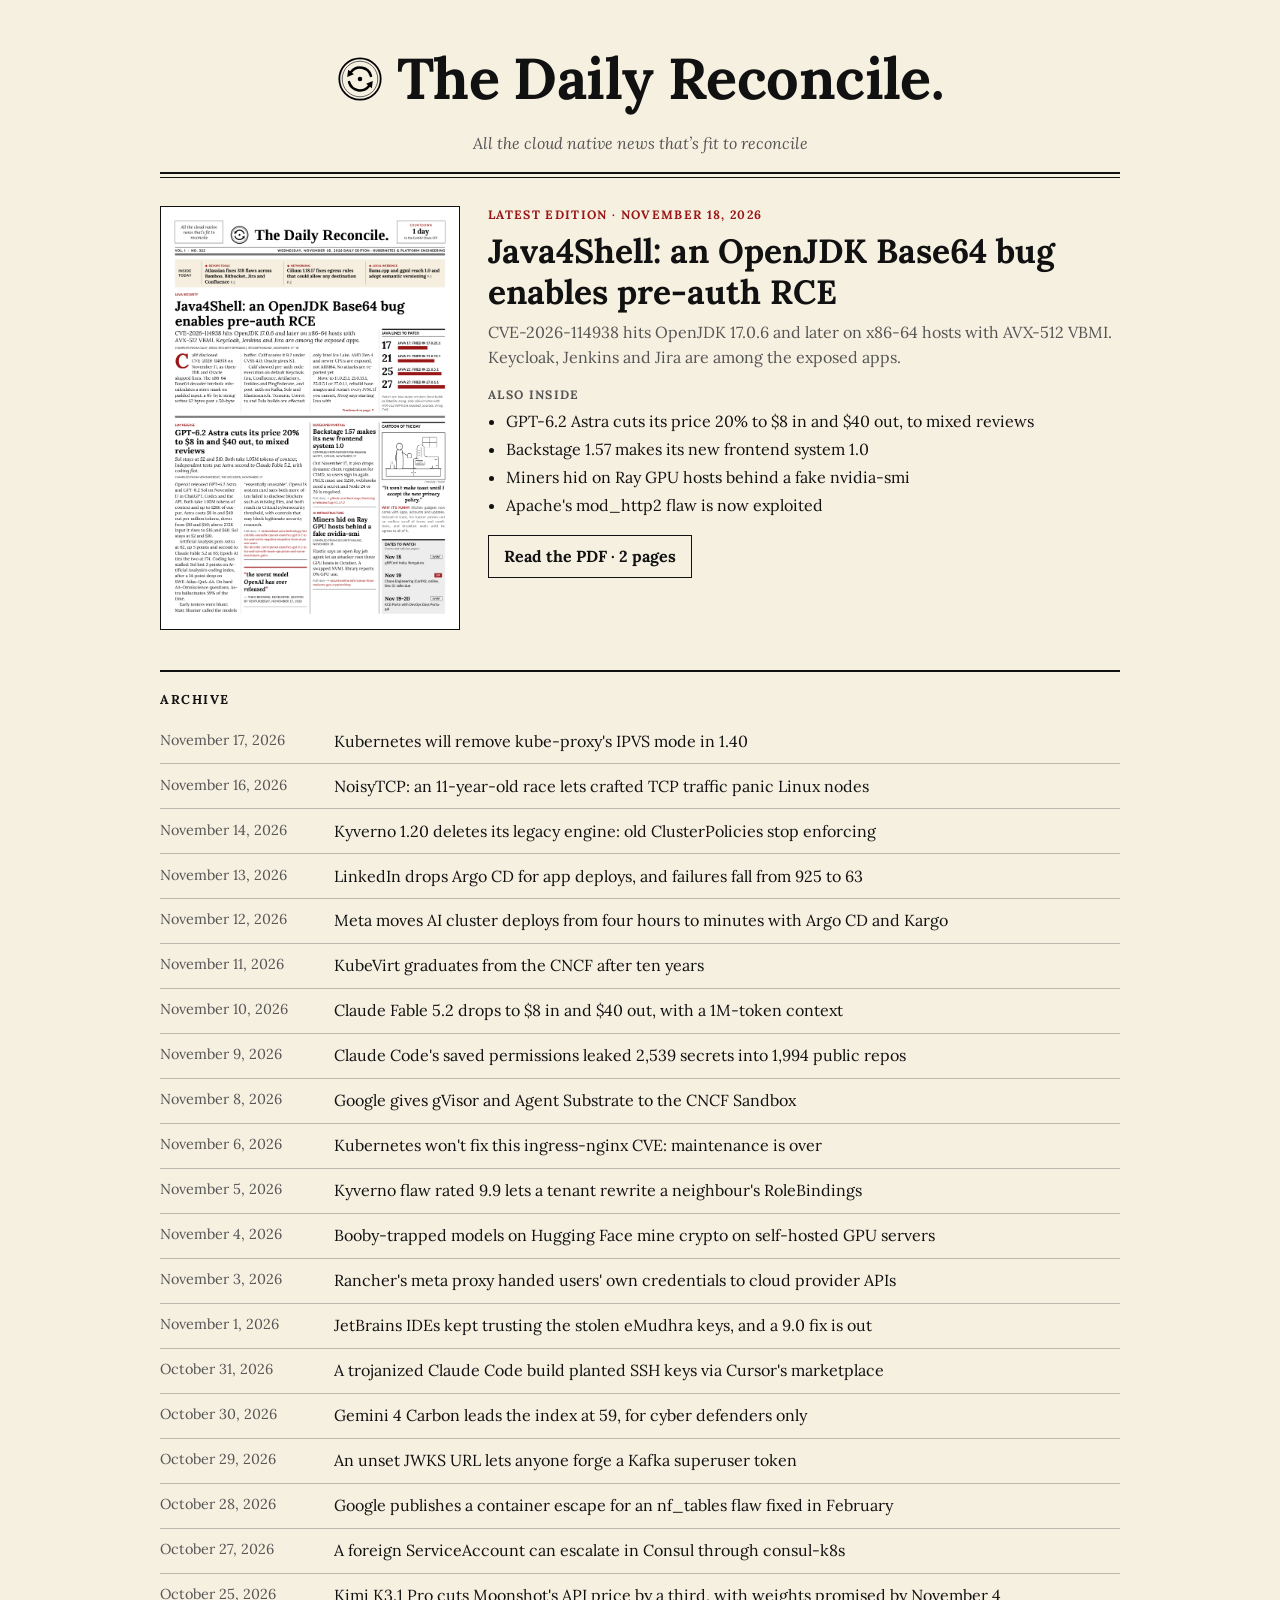
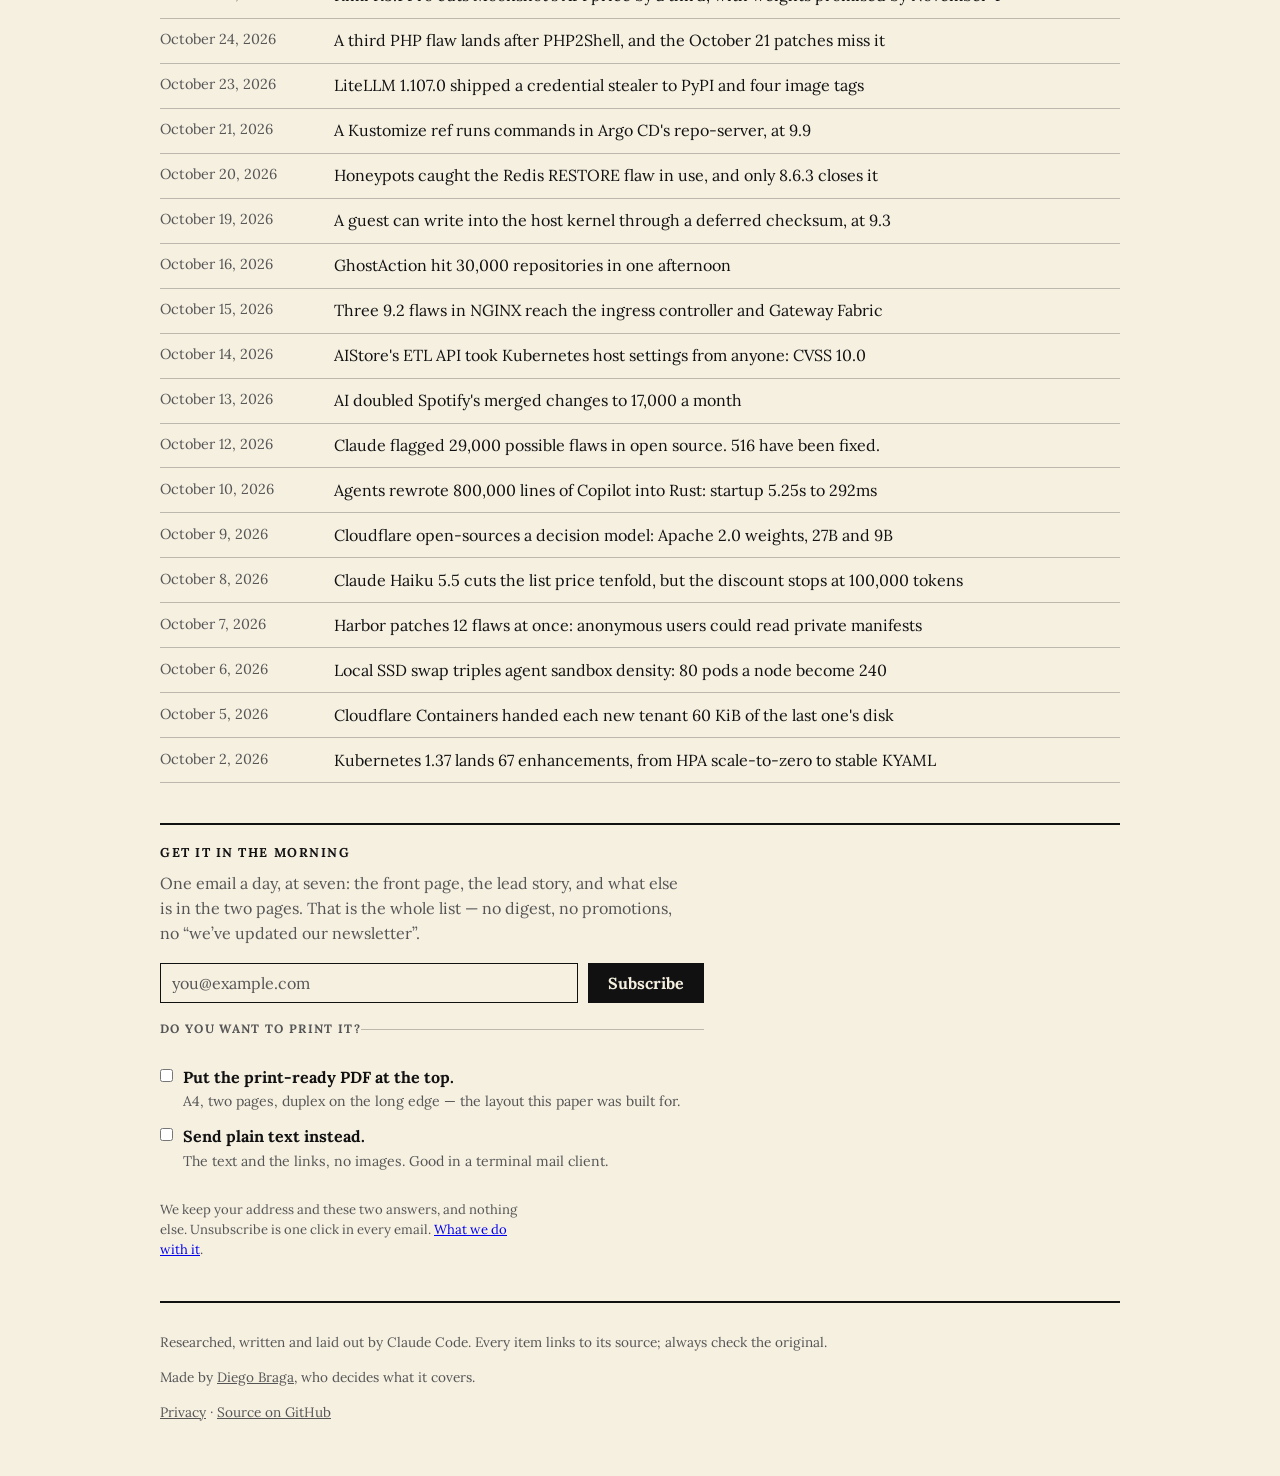
==== docs/index.html @ 2fcd68ba "Edition of 2026-11-18" ====
<!doctype html>
<html lang="en">
<head>
<meta charset="utf-8">
<meta name="viewport" content="width=device-width, initial-scale=1">
<title>The Daily Reconcile</title>
<meta name="description" content="A two-page paper on Kubernetes, platform engineering and GitOps, written and printed every morning.">
<meta property="og:title" content="The Daily Reconcile">
<meta property="og:description" content="Kubernetes, platform engineering and GitOps - written and printed every morning.">
<meta property="og:image" content="assets/social-preview.png">
<link rel="icon" href="assets/mark.svg">
<link rel="preconnect" href="https://fonts.googleapis.com">
<link rel="preconnect" href="https://fonts.gstatic.com" crossorigin>
<link href="https://fonts.googleapis.com/css2?family=Lora:ital,wght@0,400;0,700;1,400&display=swap" rel="stylesheet">
<link rel="stylesheet" href="assets/style.css">
</head>
<body>
<header>
  <div class="plate">
    <img class="mark" src="assets/mark.svg" alt="">
    <h1>The Daily Reconcile.</h1>
  </div>
  <p class="motto">All the cloud native news that&rsquo;s fit to reconcile</p>
  <div class="rules"><span></span><span></span></div>
</header>
<main>
    <section class="latest">
      <a class="cover" href="editions/2026-11-18/daily-reconcile-2026-11-18.pdf"><img src="editions/2026-11-18/page-1.png" alt="Front page of the edition of November 18, 2026" loading="lazy"></a>
      <div class="lead">
        <p class="kicker">Latest edition &middot; November 18, 2026</p>
        <h2>Java4Shell: an OpenJDK Base64 bug enables pre-auth RCE</h2>
        <p class="deck">CVE-2026-114938 hits OpenJDK 17.0.6 and later on x86-64 hosts with AVX-512 VBMI. Keycloak, Jenkins and Jira are among the exposed apps.</p>
        <p class="also">Also inside</p><ul><li>GPT-6.2 Astra cuts its price 20% to $8 in and $40 out, to mixed reviews</li><li>Backstage 1.57 makes its new frontend system 1.0</li><li>Miners hid on Ray GPU hosts behind a fake nvidia-smi</li><li>Apache&#x27;s mod_http2 flaw is now exploited</li></ul>
        <p><a class="btn" href="editions/2026-11-18/daily-reconcile-2026-11-18.pdf">Read the PDF &middot; 2 pages</a></p>
      </div>
    </section>
    <section class="archive">
      <h3>Archive</h3>
      <ul>
      <li><a href="editions/2026-11-17/daily-reconcile-2026-11-17.pdf"><span class="d">November 17, 2026</span><span class="h">Kubernetes will remove kube-proxy&#x27;s IPVS mode in 1.40</span></a></li>
      <li><a href="editions/2026-11-16/daily-reconcile-2026-11-16.pdf"><span class="d">November 16, 2026</span><span class="h">NoisyTCP: an 11-year-old race lets crafted TCP traffic panic Linux nodes</span></a></li>
      <li><a href="editions/2026-11-14/daily-reconcile-2026-11-14.pdf"><span class="d">November 14, 2026</span><span class="h">Kyverno 1.20 deletes its legacy engine: old ClusterPolicies stop enforcing</span></a></li>
      <li><a href="editions/2026-11-13/daily-reconcile-2026-11-13.pdf"><span class="d">November 13, 2026</span><span class="h">LinkedIn drops Argo CD for app deploys, and failures fall from 925 to 63</span></a></li>
      <li><a href="editions/2026-11-12/daily-reconcile-2026-11-12.pdf"><span class="d">November 12, 2026</span><span class="h">Meta moves AI cluster deploys from four hours to minutes with Argo CD and Kargo</span></a></li>
      <li><a href="editions/2026-11-11/daily-reconcile-2026-11-11.pdf"><span class="d">November 11, 2026</span><span class="h">KubeVirt graduates from the CNCF after ten years</span></a></li>
      <li><a href="editions/2026-11-10/daily-reconcile-2026-11-10.pdf"><span class="d">November 10, 2026</span><span class="h">Claude Fable 5.2 drops to $8 in and $40 out, with a 1M-token context</span></a></li>
      <li><a href="editions/2026-11-09/daily-reconcile-2026-11-09.pdf"><span class="d">November 9, 2026</span><span class="h">Claude Code&#x27;s saved permissions leaked 2,539 secrets into 1,994 public repos</span></a></li>
      <li><a href="editions/2026-11-08/daily-reconcile-2026-11-08.pdf"><span class="d">November 8, 2026</span><span class="h">Google gives gVisor and Agent Substrate to the CNCF Sandbox</span></a></li>
      <li><a href="editions/2026-11-06/daily-reconcile-2026-11-06.pdf"><span class="d">November 6, 2026</span><span class="h">Kubernetes won&#x27;t fix this ingress-nginx CVE: maintenance is over</span></a></li>
      <li><a href="editions/2026-11-05/daily-reconcile-2026-11-05.pdf"><span class="d">November 5, 2026</span><span class="h">Kyverno flaw rated 9.9 lets a tenant rewrite a neighbour&#x27;s RoleBindings</span></a></li>
      <li><a href="editions/2026-11-04/daily-reconcile-2026-11-04.pdf"><span class="d">November 4, 2026</span><span class="h">Booby-trapped models on Hugging Face mine crypto on self-hosted GPU servers</span></a></li>
      <li><a href="editions/2026-11-03/daily-reconcile-2026-11-03.pdf"><span class="d">November 3, 2026</span><span class="h">Rancher&#x27;s meta proxy handed users&#x27; own credentials to cloud provider APIs</span></a></li>
      <li><a href="editions/2026-11-01/daily-reconcile-2026-11-01.pdf"><span class="d">November 1, 2026</span><span class="h">JetBrains IDEs kept trusting the stolen eMudhra keys, and a 9.0 fix is out</span></a></li>
      <li><a href="editions/2026-10-31/daily-reconcile-2026-10-31.pdf"><span class="d">October 31, 2026</span><span class="h">A trojanized Claude Code build planted SSH keys via Cursor&#x27;s marketplace</span></a></li>
      <li><a href="editions/2026-10-30/daily-reconcile-2026-10-30.pdf"><span class="d">October 30, 2026</span><span class="h">Gemini 4 Carbon leads the index at 59, for cyber defenders only</span></a></li>
      <li><a href="editions/2026-10-29/daily-reconcile-2026-10-29.pdf"><span class="d">October 29, 2026</span><span class="h">An unset JWKS URL lets anyone forge a Kafka superuser token</span></a></li>
      <li><a href="editions/2026-10-28/daily-reconcile-2026-10-28.pdf"><span class="d">October 28, 2026</span><span class="h">Google publishes a container escape for an nf_tables flaw fixed in February</span></a></li>
      <li><a href="editions/2026-10-27/daily-reconcile-2026-10-27.pdf"><span class="d">October 27, 2026</span><span class="h">A foreign ServiceAccount can escalate in Consul through consul-k8s</span></a></li>
      <li><a href="editions/2026-10-25/daily-reconcile-2026-10-25.pdf"><span class="d">October 25, 2026</span><span class="h">Kimi K3.1 Pro cuts Moonshot&#x27;s API price by a third, with weights promised by November 4</span></a></li>
      <li><a href="editions/2026-10-24/daily-reconcile-2026-10-24.pdf"><span class="d">October 24, 2026</span><span class="h">A third PHP flaw lands after PHP2Shell, and the October 21 patches miss it</span></a></li>
      <li><a href="editions/2026-10-23/daily-reconcile-2026-10-23.pdf"><span class="d">October 23, 2026</span><span class="h">LiteLLM 1.107.0 shipped a credential stealer to PyPI and four image tags</span></a></li>
      <li><a href="editions/2026-10-21/daily-reconcile-2026-10-21.pdf"><span class="d">October 21, 2026</span><span class="h">A Kustomize ref runs commands in Argo CD&#x27;s repo-server, at 9.9</span></a></li>
      <li><a href="editions/2026-10-20/daily-reconcile-2026-10-20.pdf"><span class="d">October 20, 2026</span><span class="h">Honeypots caught the Redis RESTORE flaw in use, and only 8.6.3 closes it</span></a></li>
      <li><a href="editions/2026-10-19/daily-reconcile-2026-10-19.pdf"><span class="d">October 19, 2026</span><span class="h">A guest can write into the host kernel through a deferred checksum, at 9.3</span></a></li>
      <li><a href="editions/2026-10-16/daily-reconcile-2026-10-16.pdf"><span class="d">October 16, 2026</span><span class="h">GhostAction hit 30,000 repositories in one afternoon</span></a></li>
      <li><a href="editions/2026-10-15/daily-reconcile-2026-10-15.pdf"><span class="d">October 15, 2026</span><span class="h">Three 9.2 flaws in NGINX reach the ingress controller and Gateway Fabric</span></a></li>
      <li><a href="editions/2026-10-14/daily-reconcile-2026-10-14.pdf"><span class="d">October 14, 2026</span><span class="h">AIStore&#x27;s ETL API took Kubernetes host settings from anyone: CVSS 10.0</span></a></li>
      <li><a href="editions/2026-10-13/daily-reconcile-2026-10-13.pdf"><span class="d">October 13, 2026</span><span class="h">AI doubled Spotify&#x27;s merged changes to 17,000 a month</span></a></li>
      <li><a href="editions/2026-10-12/daily-reconcile-2026-10-12.pdf"><span class="d">October 12, 2026</span><span class="h">Claude flagged 29,000 possible flaws in open source. 516 have been fixed.</span></a></li>
      <li><a href="editions/2026-10-10/daily-reconcile-2026-10-10.pdf"><span class="d">October 10, 2026</span><span class="h">Agents rewrote 800,000 lines of Copilot into Rust: startup 5.25s to 292ms</span></a></li>
      <li><a href="editions/2026-10-09/daily-reconcile-2026-10-09.pdf"><span class="d">October 9, 2026</span><span class="h">Cloudflare open-sources a decision model: Apache 2.0 weights, 27B and 9B</span></a></li>
      <li><a href="editions/2026-10-08/daily-reconcile-2026-10-08.pdf"><span class="d">October 8, 2026</span><span class="h">Claude Haiku 5.5 cuts the list price tenfold, but the discount stops at 100,000 tokens</span></a></li>
      <li><a href="editions/2026-10-07/daily-reconcile-2026-10-07.pdf"><span class="d">October 7, 2026</span><span class="h">Harbor patches 12 flaws at once: anonymous users could read private manifests</span></a></li>
      <li><a href="editions/2026-10-06/daily-reconcile-2026-10-06.pdf"><span class="d">October 6, 2026</span><span class="h">Local SSD swap triples agent sandbox density: 80 pods a node become 240</span></a></li>
      <li><a href="editions/2026-10-05/daily-reconcile-2026-10-05.pdf"><span class="d">October 5, 2026</span><span class="h">Cloudflare Containers handed each new tenant 60 KiB of the last one&#x27;s disk</span></a></li>
      <li><a href="editions/2026-10-02/daily-reconcile-2026-10-02.pdf"><span class="d">October 2, 2026</span><span class="h">Kubernetes 1.37 lands 67 enhancements, from HPA scale-to-zero to stable KYAML</span></a></li>
      </ul>
    </section>
    <section class="subscribe">
      <h3>Get it in the morning</h3>
      <p class="sub-why">One email a day, at seven: the front page, the lead story, and what
      else is in the two pages. That is the whole list &mdash; no digest, no promotions, no
      &ldquo;we&rsquo;ve updated our newsletter&rdquo;.</p>
      <form class="embeddable-buttondown-form" method="post"
            action="https://buttondown.com/api/emails/embed-subscribe/thedailyreconcile">
        <input type="hidden" name="embed" value="1">
        <div class="sub-field">
          <label class="vh" for="bd-email">Email address</label>
          <input id="bd-email" type="email" name="email" placeholder="you@example.com"
                 autocomplete="email" required>
          <button type="submit">Subscribe</button>
        </div>
        <fieldset class="sub-opts">
          <legend>Do you want to print it?</legend>
          <label class="opt">
            <input type="checkbox" name="tag" value="print">
            <span><b>Put the print-ready PDF at the top.</b>
            <i>A4, two pages, duplex on the long edge &mdash; the layout this paper was built
            for.</i></span>
          </label>
          <label class="opt">
            <input type="checkbox" name="tag" value="plaintext">
            <span><b>Send plain text instead.</b>
            <i>The text and the links, no images. Good in a terminal mail client.</i></span>
          </label>
        </fieldset>
        <p class="sub-fine">We keep your address and these two answers, and nothing else.
        Unsubscribe is one click in every email. <a href="privacy.html">What we do with
        it</a>.</p>
      </form>
    </section>
</main>
<footer>
  <p>Researched, written and laid out by Claude Code. Every item links to its source; always check the original.</p>
  <p>Made by <a href="https://www.linkedin.com/in/diegobraga86/">Diego Braga</a>, who decides what it covers.</p>
  <p><a href="privacy.html">Privacy</a> &middot; <a href="https://github.com/braghettos/thedailyreconcile">Source on GitHub</a></p>
</footer>
</body>
</html>
---- docs/assets/style.css ----
:root{
  --paper:#F6F0E1; --ink:#111; --rule:#111; --accent:#991717; --muted:#555;
}
@media (prefers-color-scheme: dark){
  :root:not([data-theme="light"]){
    --paper:#15130f; --ink:#ece6d8; --rule:#ece6d8; --accent:#d98b8b; --muted:#a79f8e;
  }
}
:root[data-theme="dark"]{
  --paper:#15130f; --ink:#ece6d8; --rule:#ece6d8; --accent:#d98b8b; --muted:#a79f8e;
}
*{box-sizing:border-box}
body{
  margin:0; background:var(--paper); color:var(--ink);
  font-family:Lora,Georgia,"Times New Roman",serif; line-height:1.55;
  padding:0 16px;
}
header,main,footer{max-width:960px;margin:0 auto}
header{padding:34px 0 0;text-align:center}
.plate{display:flex;align-items:center;justify-content:center;gap:14px;flex-wrap:nowrap}
.plate .mark{width:46px;height:46px;flex:0 0 auto}
:root:not([data-theme="light"]) .plate .mark{}
@media (prefers-color-scheme: dark){:root:not([data-theme="light"]) .plate .mark{filter:invert(1)}}
:root[data-theme="dark"] .plate .mark{filter:invert(1)}
h1{font-size:clamp(2rem,8vw,3.6rem);margin:0;letter-spacing:-.01em;font-weight:700}
.motto{font-style:italic;color:var(--muted);margin:.5rem 0 1rem}
.rules{display:flex;flex-direction:column;gap:3px;margin-bottom:28px}
.rules span{display:block;height:2px;background:var(--rule)}
.rules span+span{height:1px}
.latest{display:grid;grid-template-columns:minmax(0,300px) minmax(0,1fr);gap:28px;align-items:start;margin-bottom:40px}
@media(max-width:700px){.latest{grid-template-columns:1fr}}
.cover img{width:100%;height:auto;display:block;border:1px solid var(--rule)}
.kicker{font-size:.76rem;letter-spacing:.11em;text-transform:uppercase;color:var(--accent);margin:0 0 .4rem;font-weight:700}
h2{font-size:clamp(1.4rem,4vw,2.1rem);margin:0 0 .5rem;line-height:1.2}
.deck{color:var(--muted);margin:0 0 1rem}
.also{font-size:.76rem;letter-spacing:.11em;text-transform:uppercase;color:var(--muted);margin:0 0 .3rem;font-weight:700}
.lead ul{margin:0 0 1.1rem;padding-left:1.1rem}
.lead li{margin:.2rem 0}
.btn{display:inline-block;border:1px solid var(--rule);padding:.5rem .95rem;text-decoration:none;color:var(--ink);font-weight:700}
.btn:hover{background:var(--ink);color:var(--paper)}
.archive{border-top:2px solid var(--rule);padding-top:18px}
h3{font-size:.8rem;letter-spacing:.12em;text-transform:uppercase;margin:0 0 .6rem}
.archive ul{list-style:none;margin:0;padding:0}
.archive li{border-bottom:1px solid color-mix(in srgb,var(--rule) 25%,transparent)}
.archive a{display:flex;gap:16px;padding:.6rem 0;text-decoration:none;color:var(--ink);flex-wrap:wrap}
.archive a:hover .h{text-decoration:underline}
.archive .d{flex:0 0 11em;color:var(--muted);font-size:.9rem}
footer{border-top:2px solid var(--rule);margin-top:40px;padding:16px 0 40px;color:var(--muted);font-size:.85rem}
footer a{color:var(--muted)}

/* --- newsletter sign-up (only rendered when BUTTONDOWN_USERNAME is set) ------------------ */
.vh{position:absolute;width:1px;height:1px;overflow:hidden;clip:rect(0 0 0 0);white-space:nowrap}
.subscribe{border-top:2px solid var(--rule);margin-top:40px;padding-top:18px}
.subscribe h3{font-size:.8rem;letter-spacing:.12em;text-transform:uppercase;margin:0 0 .5rem}
.sub-why{margin:0 0 1.1rem;max-width:52ch;color:var(--muted)}
.subscribe form{max-width:34rem}
.sub-field{display:flex;gap:10px;flex-wrap:wrap;margin:0 0 1.1rem}
.sub-field input{flex:1 1 13em;min-width:0;font-family:inherit;font-size:1rem;
  padding:.55rem .7rem;border:1px solid var(--rule);background:var(--paper);color:var(--ink)}
.sub-field input::placeholder{color:var(--muted)}
.sub-field button{border:1px solid var(--rule);background:var(--ink);color:var(--paper);
  font-family:inherit;font-size:1rem;font-weight:700;padding:.55rem 1.2rem;cursor:pointer}
.sub-field button:hover{background:var(--accent);border-color:var(--accent)}
.sub-opts{border:0;border-top:1px solid color-mix(in srgb,var(--rule) 25%,transparent);
  margin:0;padding:1rem 0 0}
.sub-opts legend{font-size:.76rem;letter-spacing:.11em;text-transform:uppercase;
  color:var(--muted);font-weight:700;padding:0;margin:0 0 .6rem}
.opt{display:flex;gap:.6rem;align-items:flex-start;margin:0 0 .7rem;cursor:pointer}
.opt input{margin:.3em 0 0;flex:0 0 auto;accent-color:var(--accent)}
.opt span{min-width:0}
.opt b{font-weight:700}
.opt i{display:block;font-style:normal;font-size:.88rem;color:var(--muted);margin-top:.1rem}
.sub-fine{font-size:.82rem;color:var(--muted);margin:1rem 0 0;max-width:46ch}
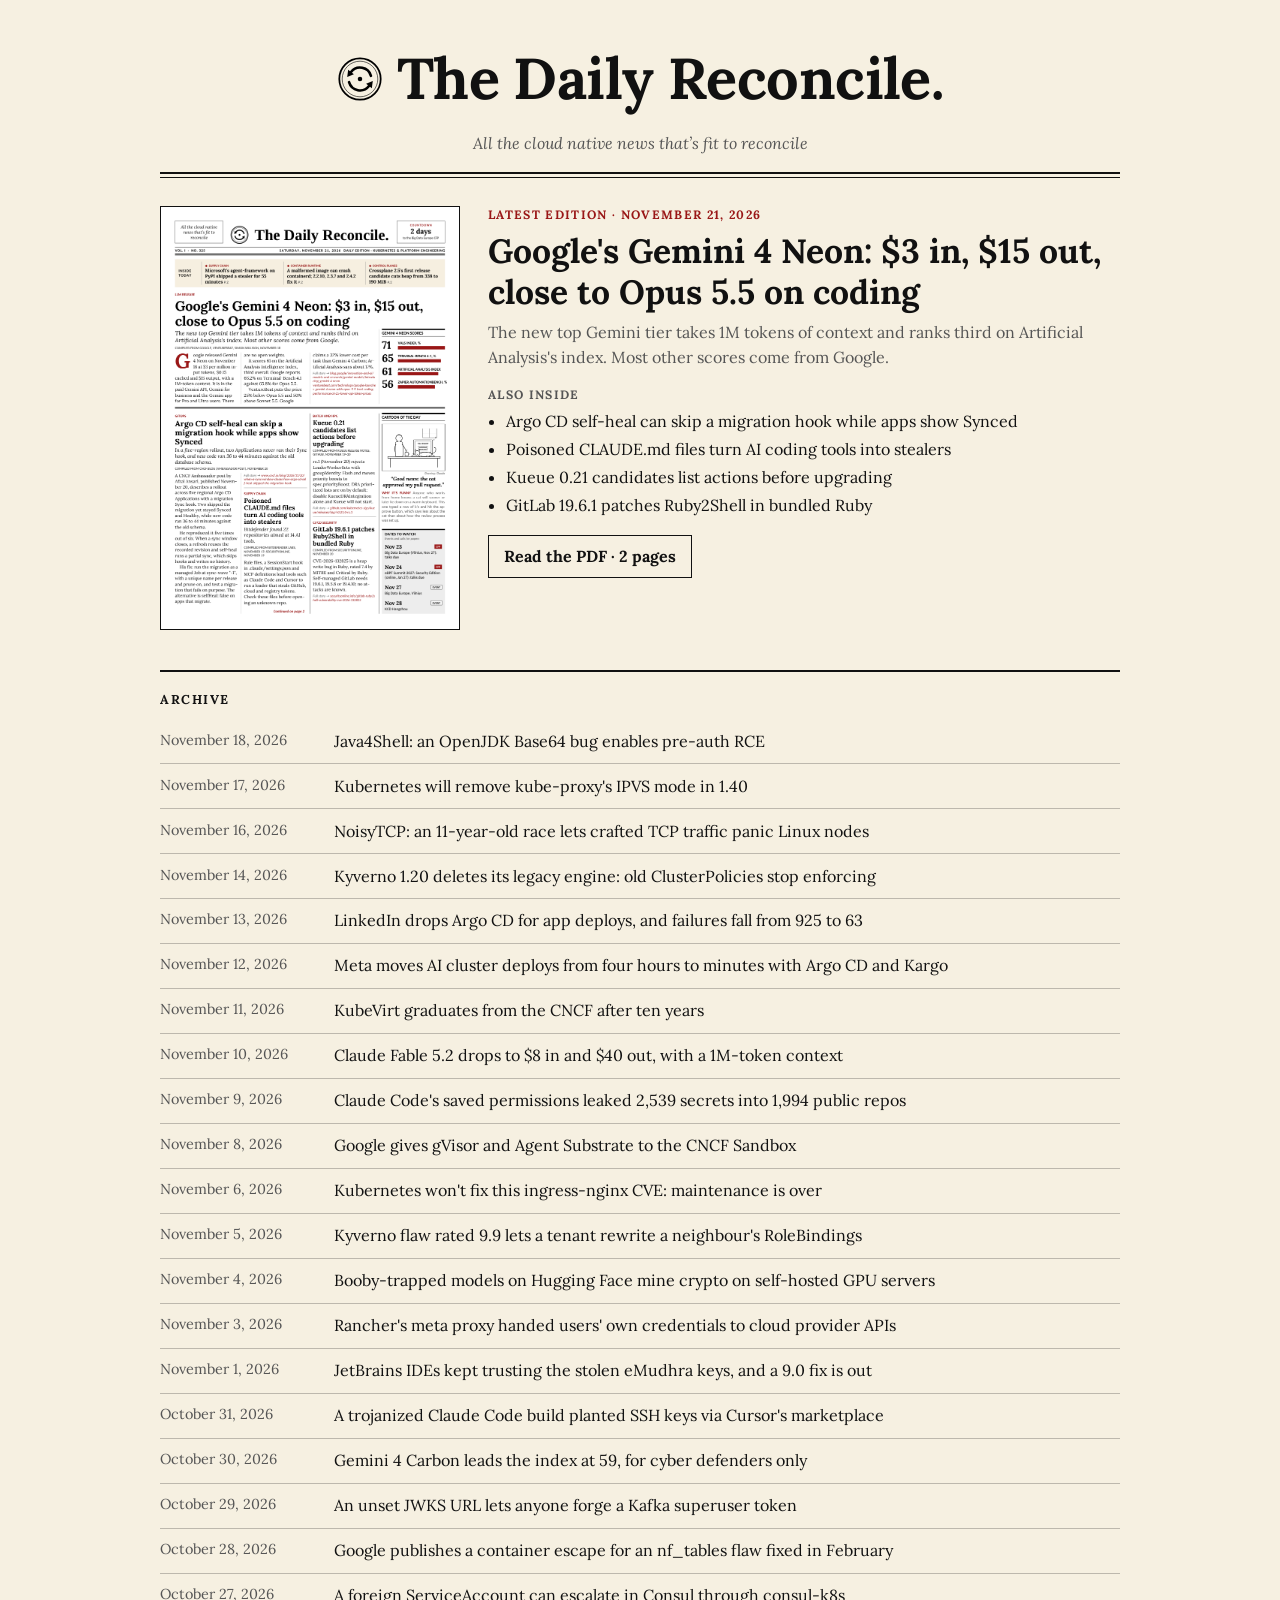
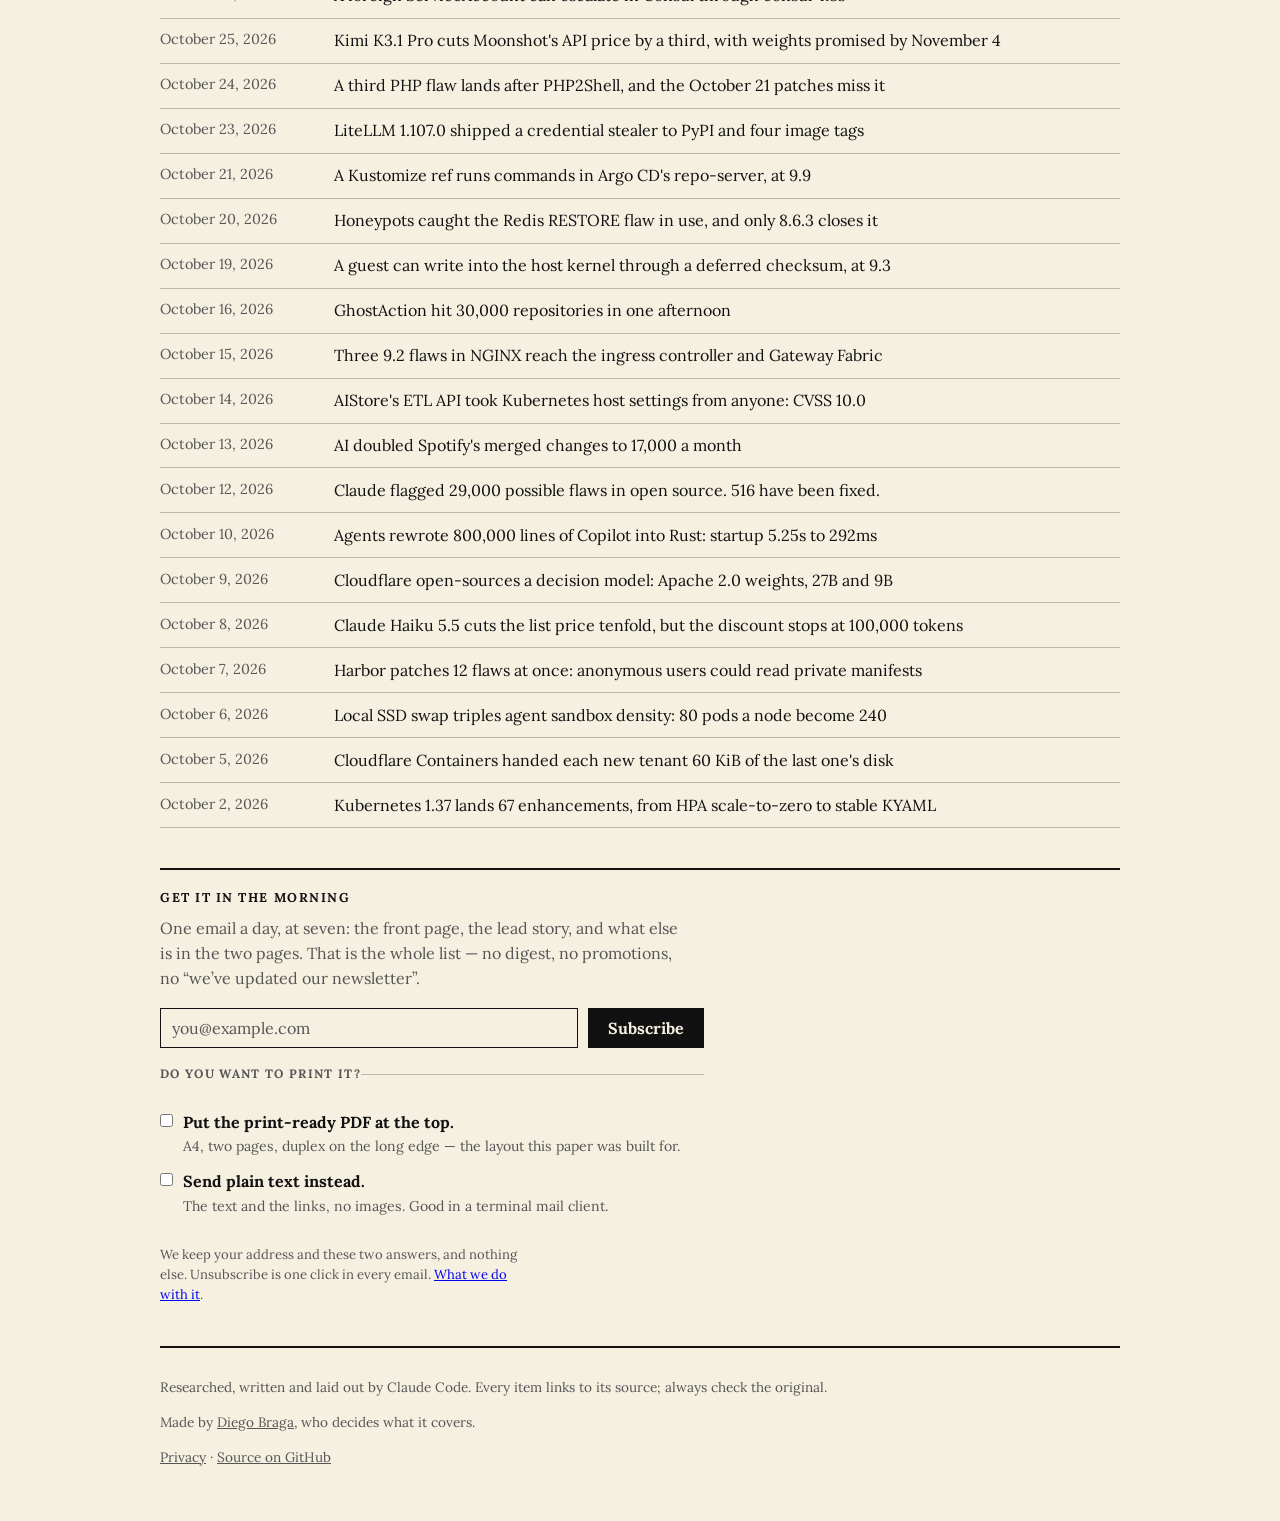
==== commit 75939ad1: "Edition of 2026-11-21" ====
--- a/docs/index.html
+++ b/docs/index.html
@@ -25,18 +25,19 @@
 </header>
 <main>
     <section class="latest">
-      <a class="cover" href="editions/2026-11-18/daily-reconcile-2026-11-18.pdf"><img src="editions/2026-11-18/page-1.png" alt="Front page of the edition of November 18, 2026" loading="lazy"></a>
+      <a class="cover" href="editions/2026-11-21/daily-reconcile-2026-11-21.pdf"><img src="editions/2026-11-21/page-1.png" alt="Front page of the edition of November 21, 2026" loading="lazy"></a>
       <div class="lead">
-        <p class="kicker">Latest edition &middot; November 18, 2026</p>
-        <h2>Java4Shell: an OpenJDK Base64 bug enables pre-auth RCE</h2>
-        <p class="deck">CVE-2026-114938 hits OpenJDK 17.0.6 and later on x86-64 hosts with AVX-512 VBMI. Keycloak, Jenkins and Jira are among the exposed apps.</p>
-        <p class="also">Also inside</p><ul><li>GPT-6.2 Astra cuts its price 20% to $8 in and $40 out, to mixed reviews</li><li>Backstage 1.57 makes its new frontend system 1.0</li><li>Miners hid on Ray GPU hosts behind a fake nvidia-smi</li><li>Apache&#x27;s mod_http2 flaw is now exploited</li></ul>
-        <p><a class="btn" href="editions/2026-11-18/daily-reconcile-2026-11-18.pdf">Read the PDF &middot; 2 pages</a></p>
+        <p class="kicker">Latest edition &middot; November 21, 2026</p>
+        <h2>Google&#x27;s Gemini 4 Neon: $3 in, $15 out, close to Opus 5.5 on coding</h2>
+        <p class="deck">The new top Gemini tier takes 1M tokens of context and ranks third on Artificial Analysis&#x27;s index. Most other scores come from Google.</p>
+        <p class="also">Also inside</p><ul><li>Argo CD self-heal can skip a migration hook while apps show Synced</li><li>Poisoned CLAUDE.md files turn AI coding tools into stealers</li><li>Kueue 0.21 candidates list actions before upgrading</li><li>GitLab 19.6.1 patches Ruby2Shell in bundled Ruby</li></ul>
+        <p><a class="btn" href="editions/2026-11-21/daily-reconcile-2026-11-21.pdf">Read the PDF &middot; 2 pages</a></p>
       </div>
     </section>
     <section class="archive">
       <h3>Archive</h3>
       <ul>
+      <li><a href="editions/2026-11-18/daily-reconcile-2026-11-18.pdf"><span class="d">November 18, 2026</span><span class="h">Java4Shell: an OpenJDK Base64 bug enables pre-auth RCE</span></a></li>
       <li><a href="editions/2026-11-17/daily-reconcile-2026-11-17.pdf"><span class="d">November 17, 2026</span><span class="h">Kubernetes will remove kube-proxy&#x27;s IPVS mode in 1.40</span></a></li>
       <li><a href="editions/2026-11-16/daily-reconcile-2026-11-16.pdf"><span class="d">November 16, 2026</span><span class="h">NoisyTCP: an 11-year-old race lets crafted TCP traffic panic Linux nodes</span></a></li>
       <li><a href="editions/2026-11-14/daily-reconcile-2026-11-14.pdf"><span class="d">November 14, 2026</span><span class="h">Kyverno 1.20 deletes its legacy engine: old ClusterPolicies stop enforcing</span></a></li>
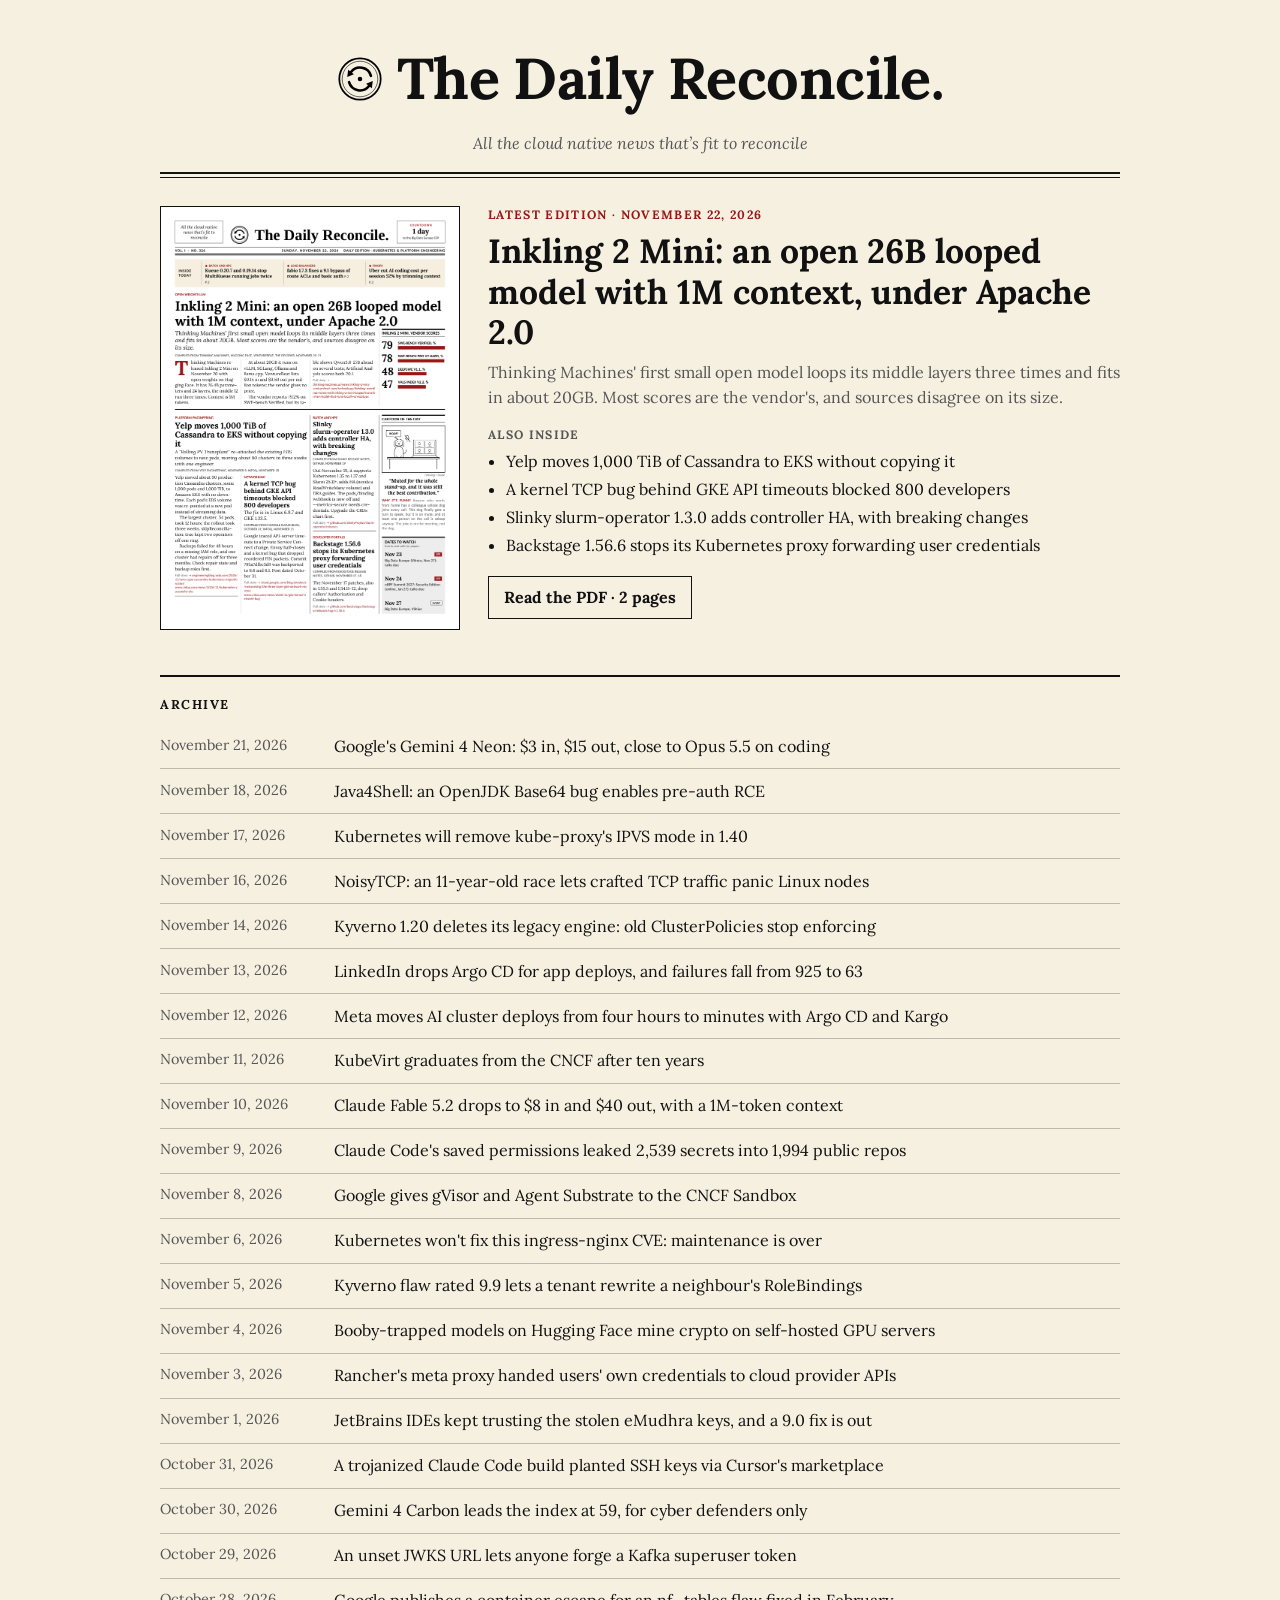
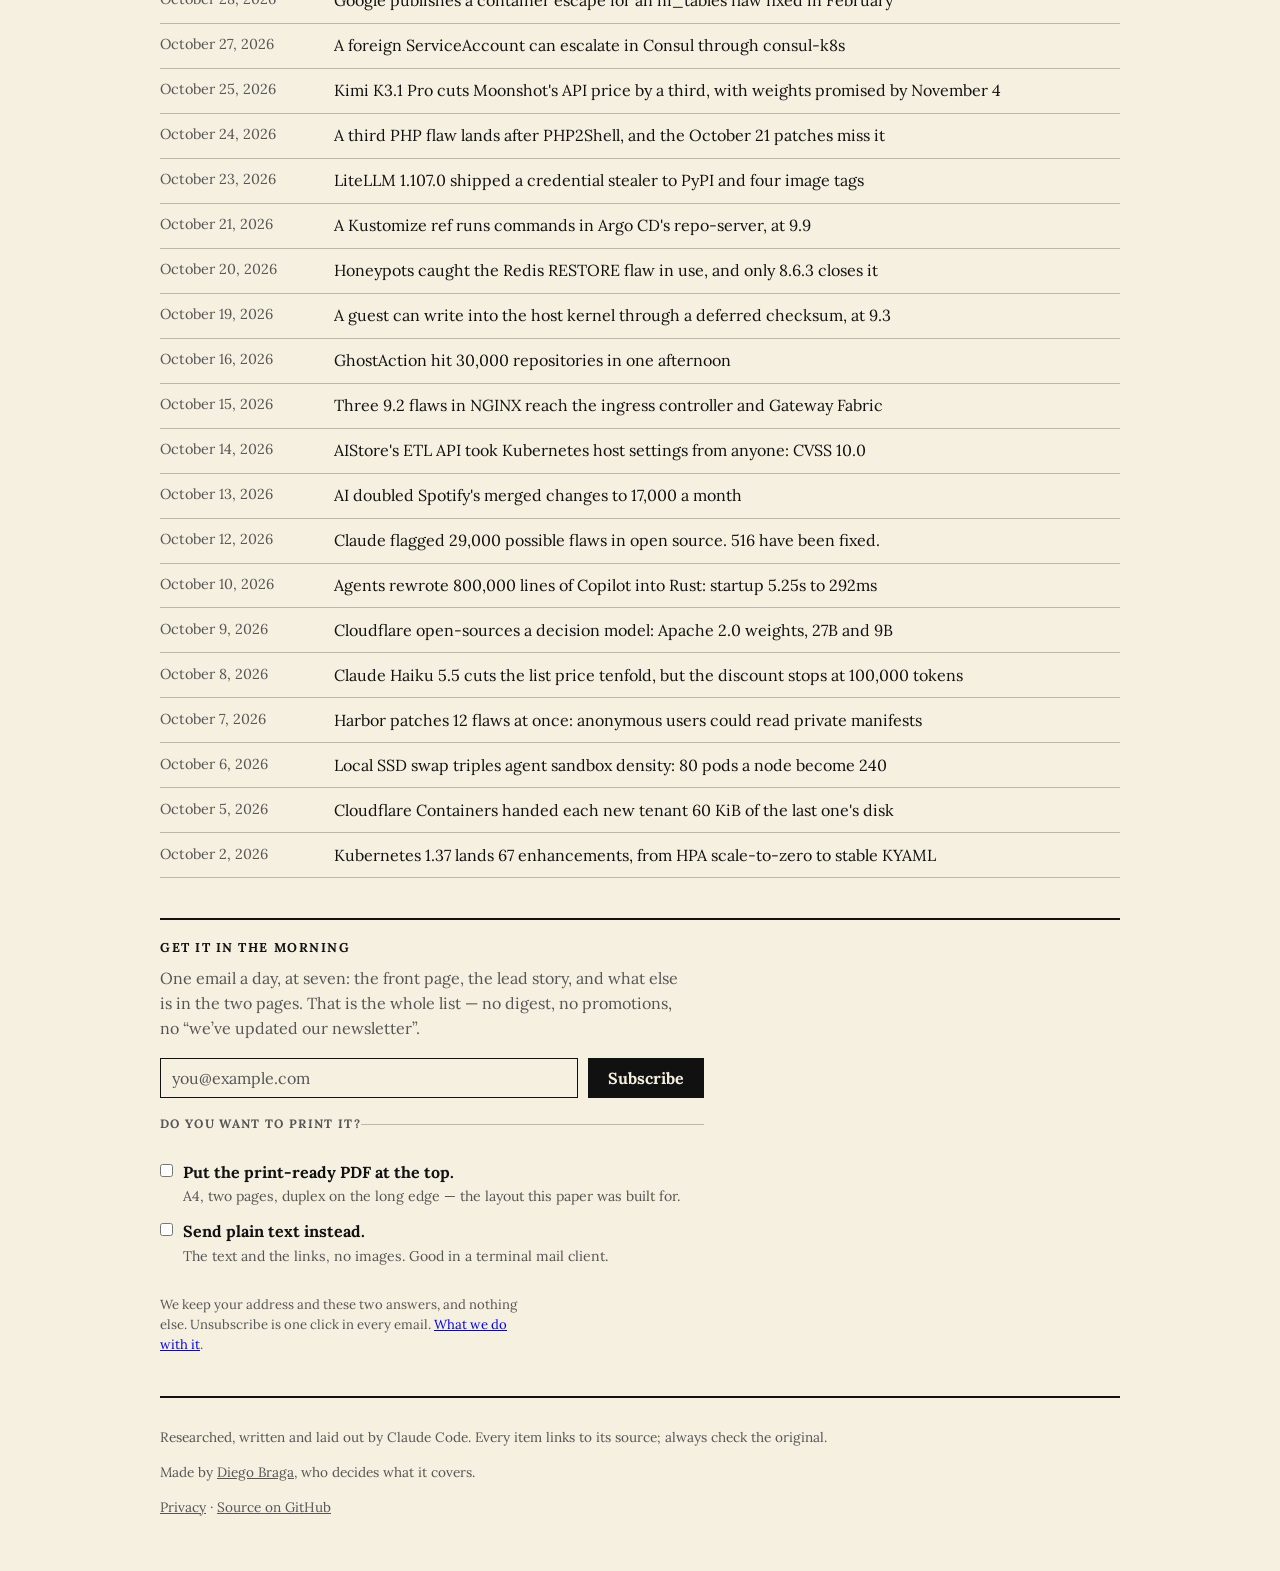
==== commit 9d315e49: "Edition of 2026-11-22" ====
--- a/docs/index.html
+++ b/docs/index.html
@@ -25,18 +25,19 @@
 </header>
 <main>
     <section class="latest">
-      <a class="cover" href="editions/2026-11-21/daily-reconcile-2026-11-21.pdf"><img src="editions/2026-11-21/page-1.png" alt="Front page of the edition of November 21, 2026" loading="lazy"></a>
+      <a class="cover" href="editions/2026-11-22/daily-reconcile-2026-11-22.pdf"><img src="editions/2026-11-22/page-1.png" alt="Front page of the edition of November 22, 2026" loading="lazy"></a>
       <div class="lead">
-        <p class="kicker">Latest edition &middot; November 21, 2026</p>
-        <h2>Google&#x27;s Gemini 4 Neon: $3 in, $15 out, close to Opus 5.5 on coding</h2>
-        <p class="deck">The new top Gemini tier takes 1M tokens of context and ranks third on Artificial Analysis&#x27;s index. Most other scores come from Google.</p>
-        <p class="also">Also inside</p><ul><li>Argo CD self-heal can skip a migration hook while apps show Synced</li><li>Poisoned CLAUDE.md files turn AI coding tools into stealers</li><li>Kueue 0.21 candidates list actions before upgrading</li><li>GitLab 19.6.1 patches Ruby2Shell in bundled Ruby</li></ul>
-        <p><a class="btn" href="editions/2026-11-21/daily-reconcile-2026-11-21.pdf">Read the PDF &middot; 2 pages</a></p>
+        <p class="kicker">Latest edition &middot; November 22, 2026</p>
+        <h2>Inkling 2 Mini: an open 26B looped model with 1M context, under Apache 2.0</h2>
+        <p class="deck">Thinking Machines&#x27; first small open model loops its middle layers three times and fits in about 20GB. Most scores are the vendor&#x27;s, and sources disagree on its size.</p>
+        <p class="also">Also inside</p><ul><li>Yelp moves 1,000 TiB of Cassandra to EKS without copying it</li><li>A kernel TCP bug behind GKE API timeouts blocked 800 developers</li><li>Slinky slurm-operator 1.3.0 adds controller HA, with breaking changes</li><li>Backstage 1.56.6 stops its Kubernetes proxy forwarding user credentials</li></ul>
+        <p><a class="btn" href="editions/2026-11-22/daily-reconcile-2026-11-22.pdf">Read the PDF &middot; 2 pages</a></p>
       </div>
     </section>
     <section class="archive">
       <h3>Archive</h3>
       <ul>
+      <li><a href="editions/2026-11-21/daily-reconcile-2026-11-21.pdf"><span class="d">November 21, 2026</span><span class="h">Google&#x27;s Gemini 4 Neon: $3 in, $15 out, close to Opus 5.5 on coding</span></a></li>
       <li><a href="editions/2026-11-18/daily-reconcile-2026-11-18.pdf"><span class="d">November 18, 2026</span><span class="h">Java4Shell: an OpenJDK Base64 bug enables pre-auth RCE</span></a></li>
       <li><a href="editions/2026-11-17/daily-reconcile-2026-11-17.pdf"><span class="d">November 17, 2026</span><span class="h">Kubernetes will remove kube-proxy&#x27;s IPVS mode in 1.40</span></a></li>
       <li><a href="editions/2026-11-16/daily-reconcile-2026-11-16.pdf"><span class="d">November 16, 2026</span><span class="h">NoisyTCP: an 11-year-old race lets crafted TCP traffic panic Linux nodes</span></a></li>
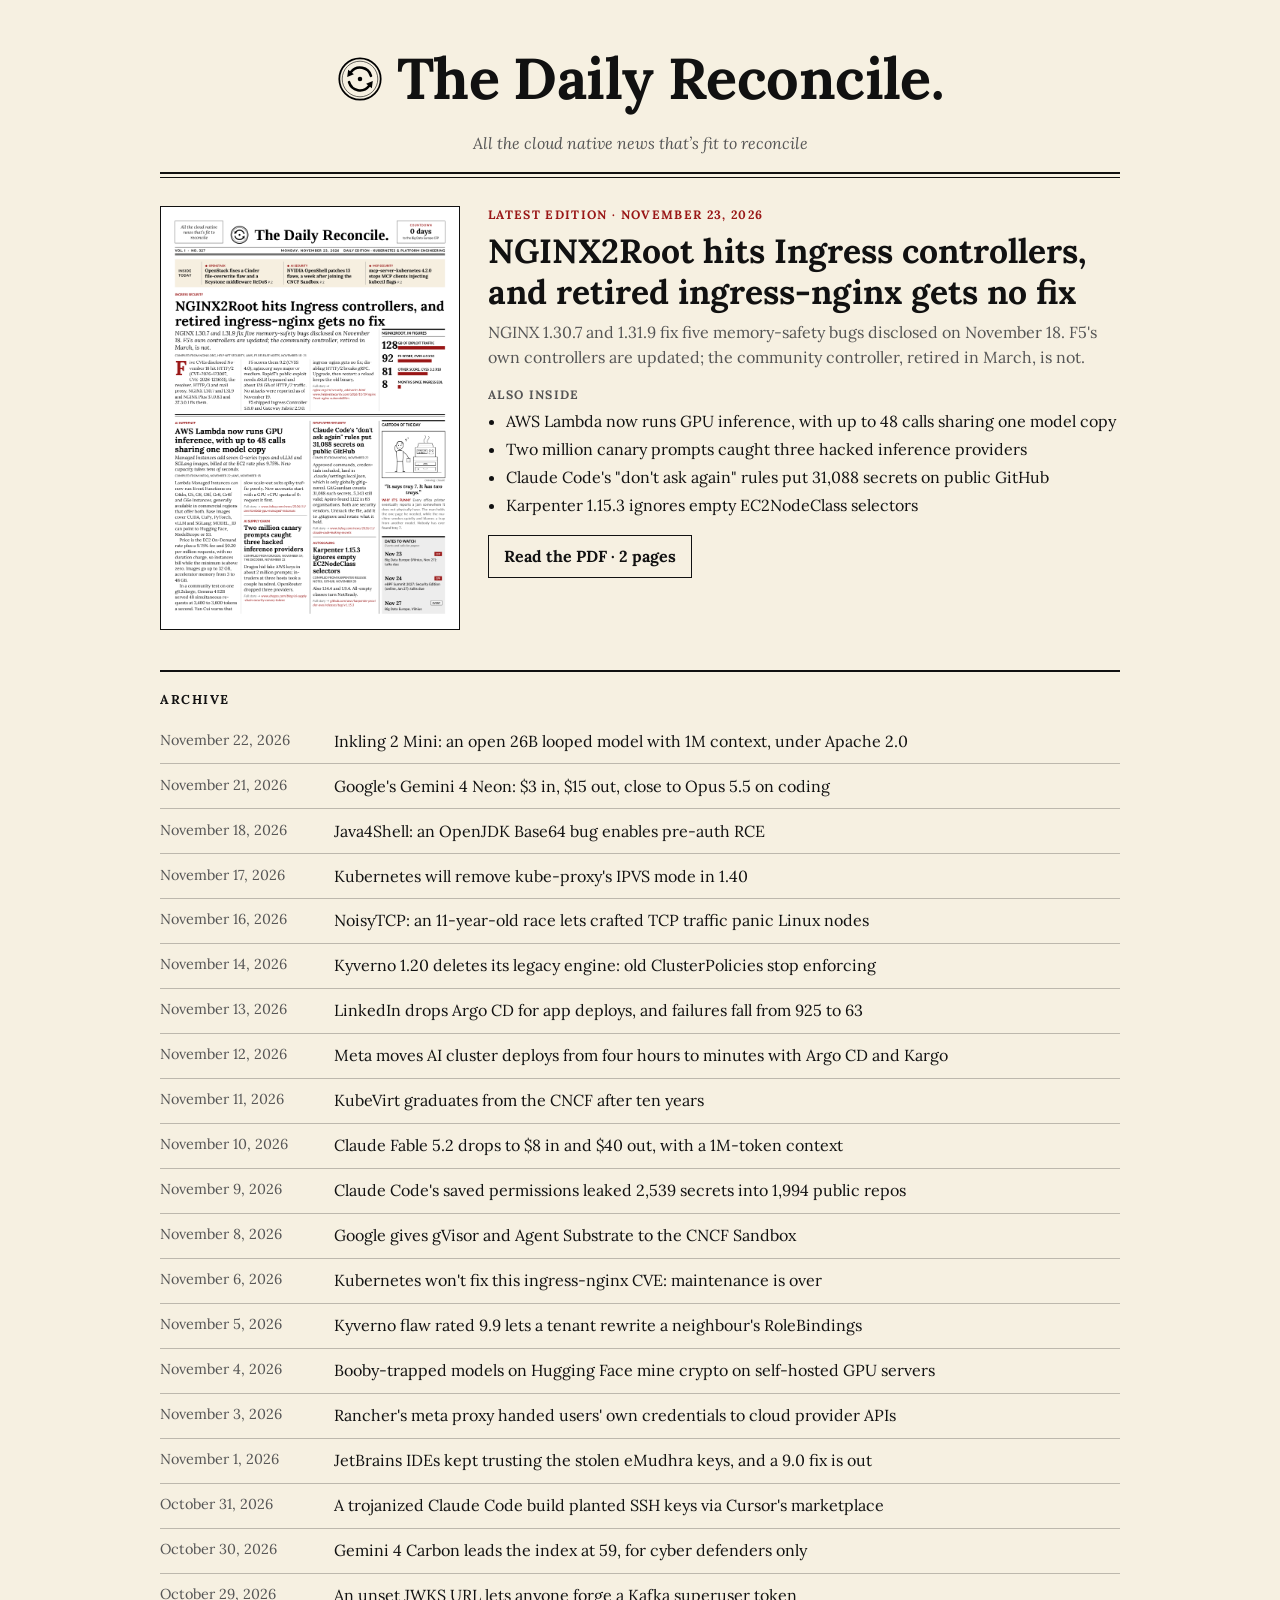
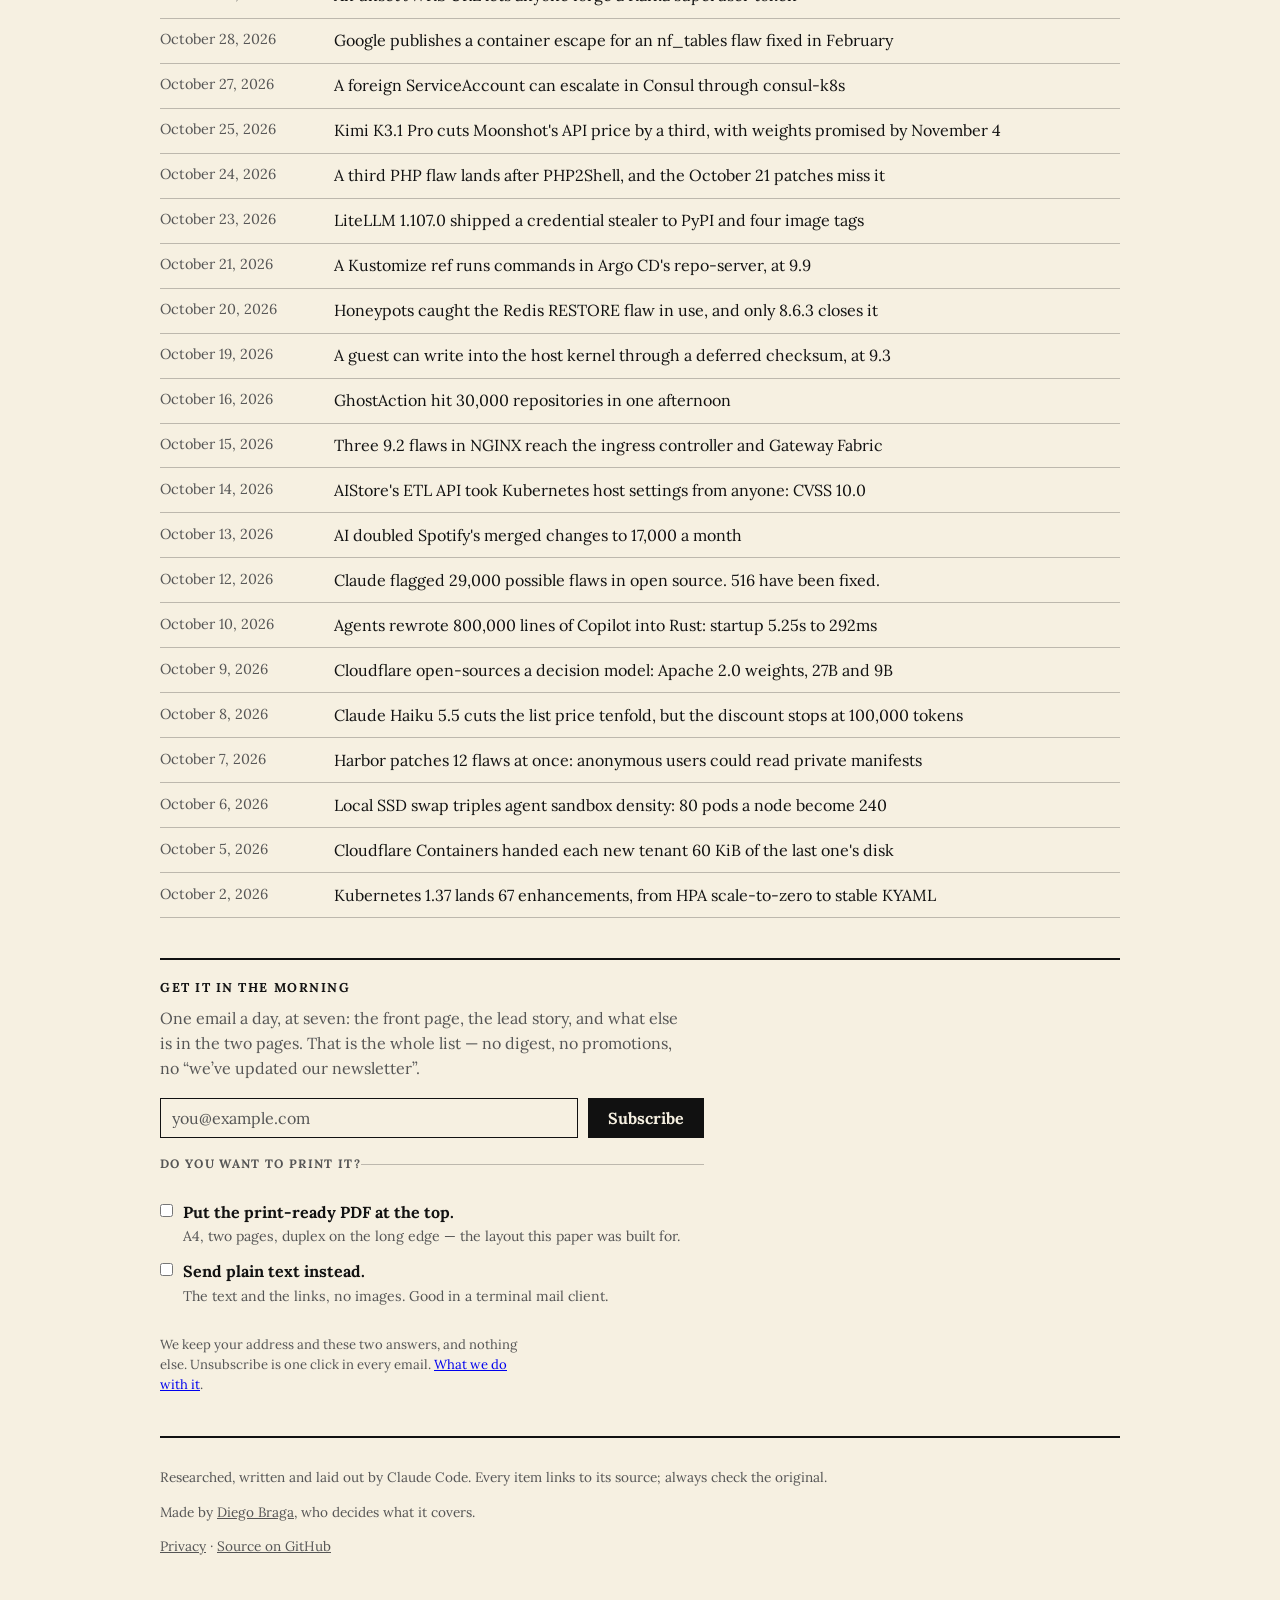
==== commit 3ab38eff: "Edition of 2026-11-23" ====
--- a/docs/index.html
+++ b/docs/index.html
@@ -25,18 +25,19 @@
 </header>
 <main>
     <section class="latest">
-      <a class="cover" href="editions/2026-11-22/daily-reconcile-2026-11-22.pdf"><img src="editions/2026-11-22/page-1.png" alt="Front page of the edition of November 22, 2026" loading="lazy"></a>
+      <a class="cover" href="editions/2026-11-23/daily-reconcile-2026-11-23.pdf"><img src="editions/2026-11-23/page-1.png" alt="Front page of the edition of November 23, 2026" loading="lazy"></a>
       <div class="lead">
-        <p class="kicker">Latest edition &middot; November 22, 2026</p>
-        <h2>Inkling 2 Mini: an open 26B looped model with 1M context, under Apache 2.0</h2>
-        <p class="deck">Thinking Machines&#x27; first small open model loops its middle layers three times and fits in about 20GB. Most scores are the vendor&#x27;s, and sources disagree on its size.</p>
-        <p class="also">Also inside</p><ul><li>Yelp moves 1,000 TiB of Cassandra to EKS without copying it</li><li>A kernel TCP bug behind GKE API timeouts blocked 800 developers</li><li>Slinky slurm-operator 1.3.0 adds controller HA, with breaking changes</li><li>Backstage 1.56.6 stops its Kubernetes proxy forwarding user credentials</li></ul>
-        <p><a class="btn" href="editions/2026-11-22/daily-reconcile-2026-11-22.pdf">Read the PDF &middot; 2 pages</a></p>
+        <p class="kicker">Latest edition &middot; November 23, 2026</p>
+        <h2>NGINX2Root hits Ingress controllers, and retired ingress-nginx gets no fix</h2>
+        <p class="deck">NGINX 1.30.7 and 1.31.9 fix five memory-safety bugs disclosed on November 18. F5&#x27;s own controllers are updated; the community controller, retired in March, is not.</p>
+        <p class="also">Also inside</p><ul><li>AWS Lambda now runs GPU inference, with up to 48 calls sharing one model copy</li><li>Two million canary prompts caught three hacked inference providers</li><li>Claude Code&#x27;s &quot;don&#x27;t ask again&quot; rules put 31,088 secrets on public GitHub</li><li>Karpenter 1.15.3 ignores empty EC2NodeClass selectors</li></ul>
+        <p><a class="btn" href="editions/2026-11-23/daily-reconcile-2026-11-23.pdf">Read the PDF &middot; 2 pages</a></p>
       </div>
     </section>
     <section class="archive">
       <h3>Archive</h3>
       <ul>
+      <li><a href="editions/2026-11-22/daily-reconcile-2026-11-22.pdf"><span class="d">November 22, 2026</span><span class="h">Inkling 2 Mini: an open 26B looped model with 1M context, under Apache 2.0</span></a></li>
       <li><a href="editions/2026-11-21/daily-reconcile-2026-11-21.pdf"><span class="d">November 21, 2026</span><span class="h">Google&#x27;s Gemini 4 Neon: $3 in, $15 out, close to Opus 5.5 on coding</span></a></li>
       <li><a href="editions/2026-11-18/daily-reconcile-2026-11-18.pdf"><span class="d">November 18, 2026</span><span class="h">Java4Shell: an OpenJDK Base64 bug enables pre-auth RCE</span></a></li>
       <li><a href="editions/2026-11-17/daily-reconcile-2026-11-17.pdf"><span class="d">November 17, 2026</span><span class="h">Kubernetes will remove kube-proxy&#x27;s IPVS mode in 1.40</span></a></li>
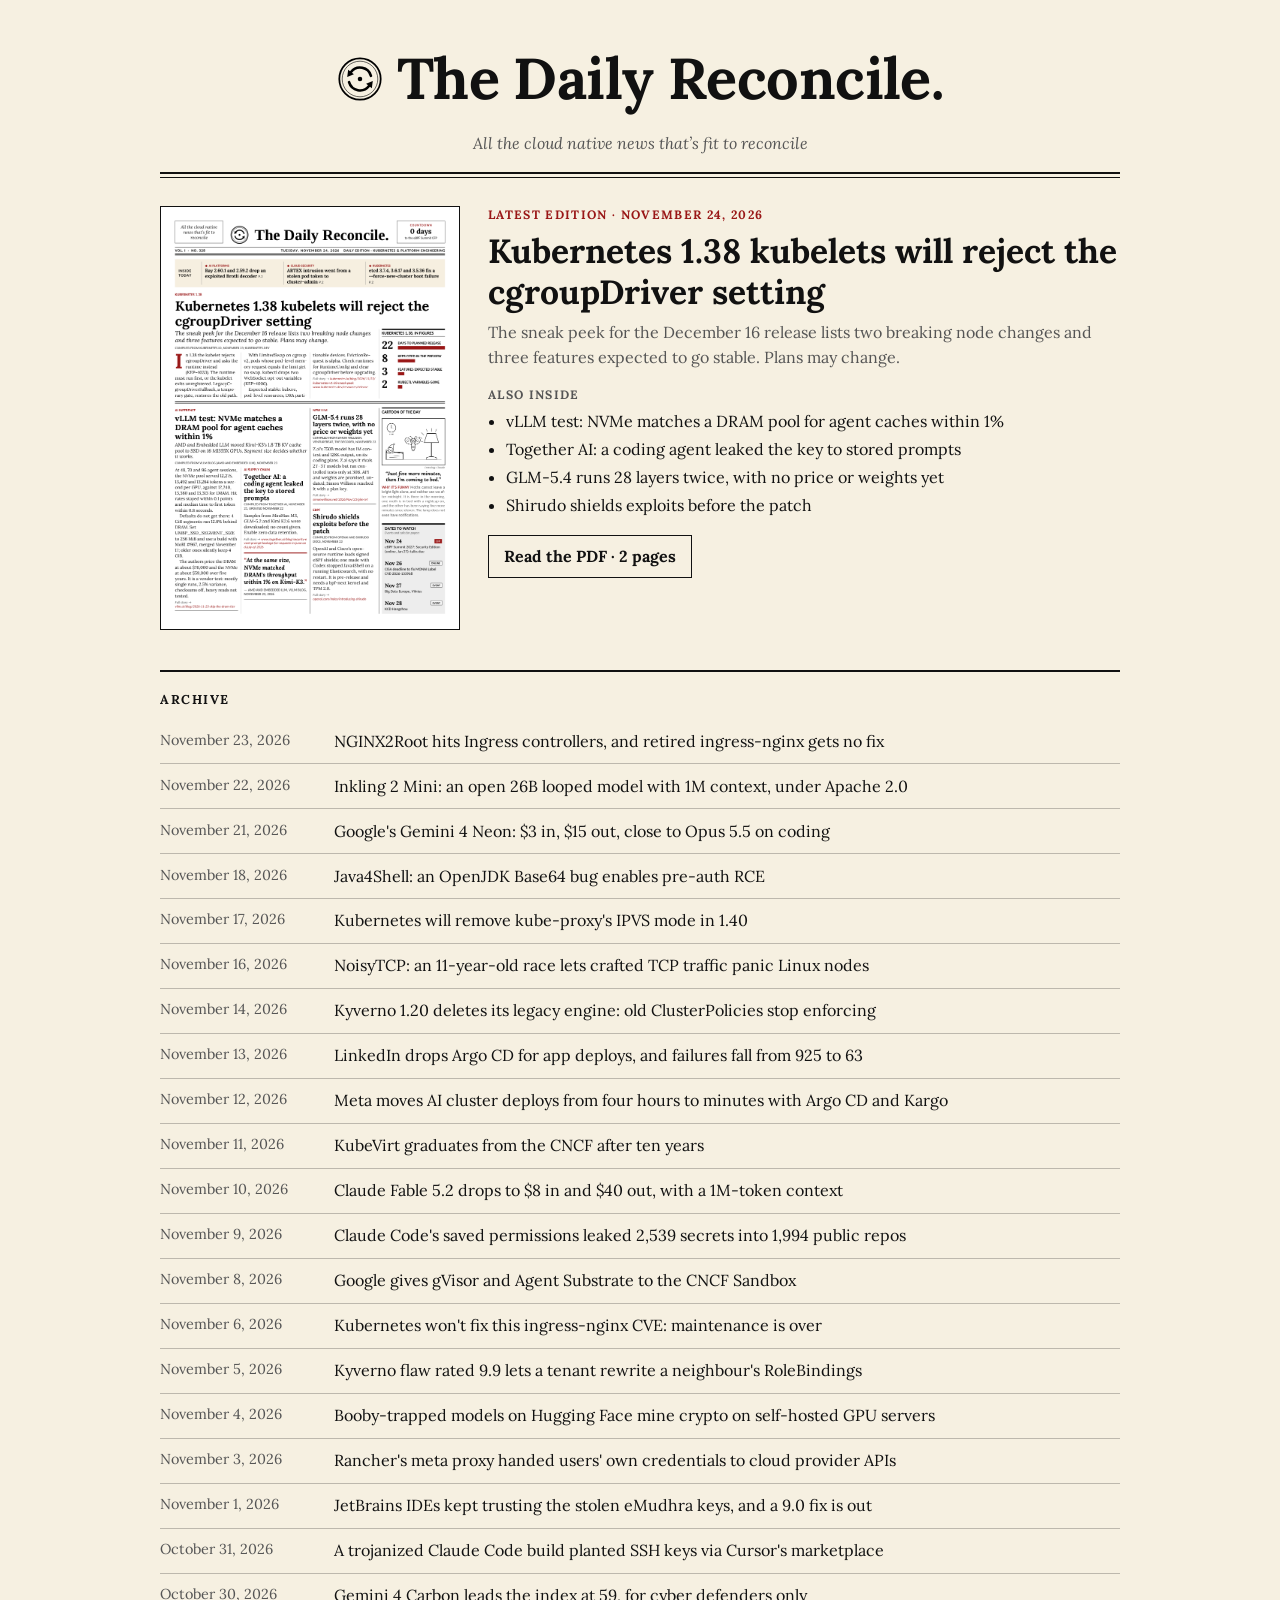
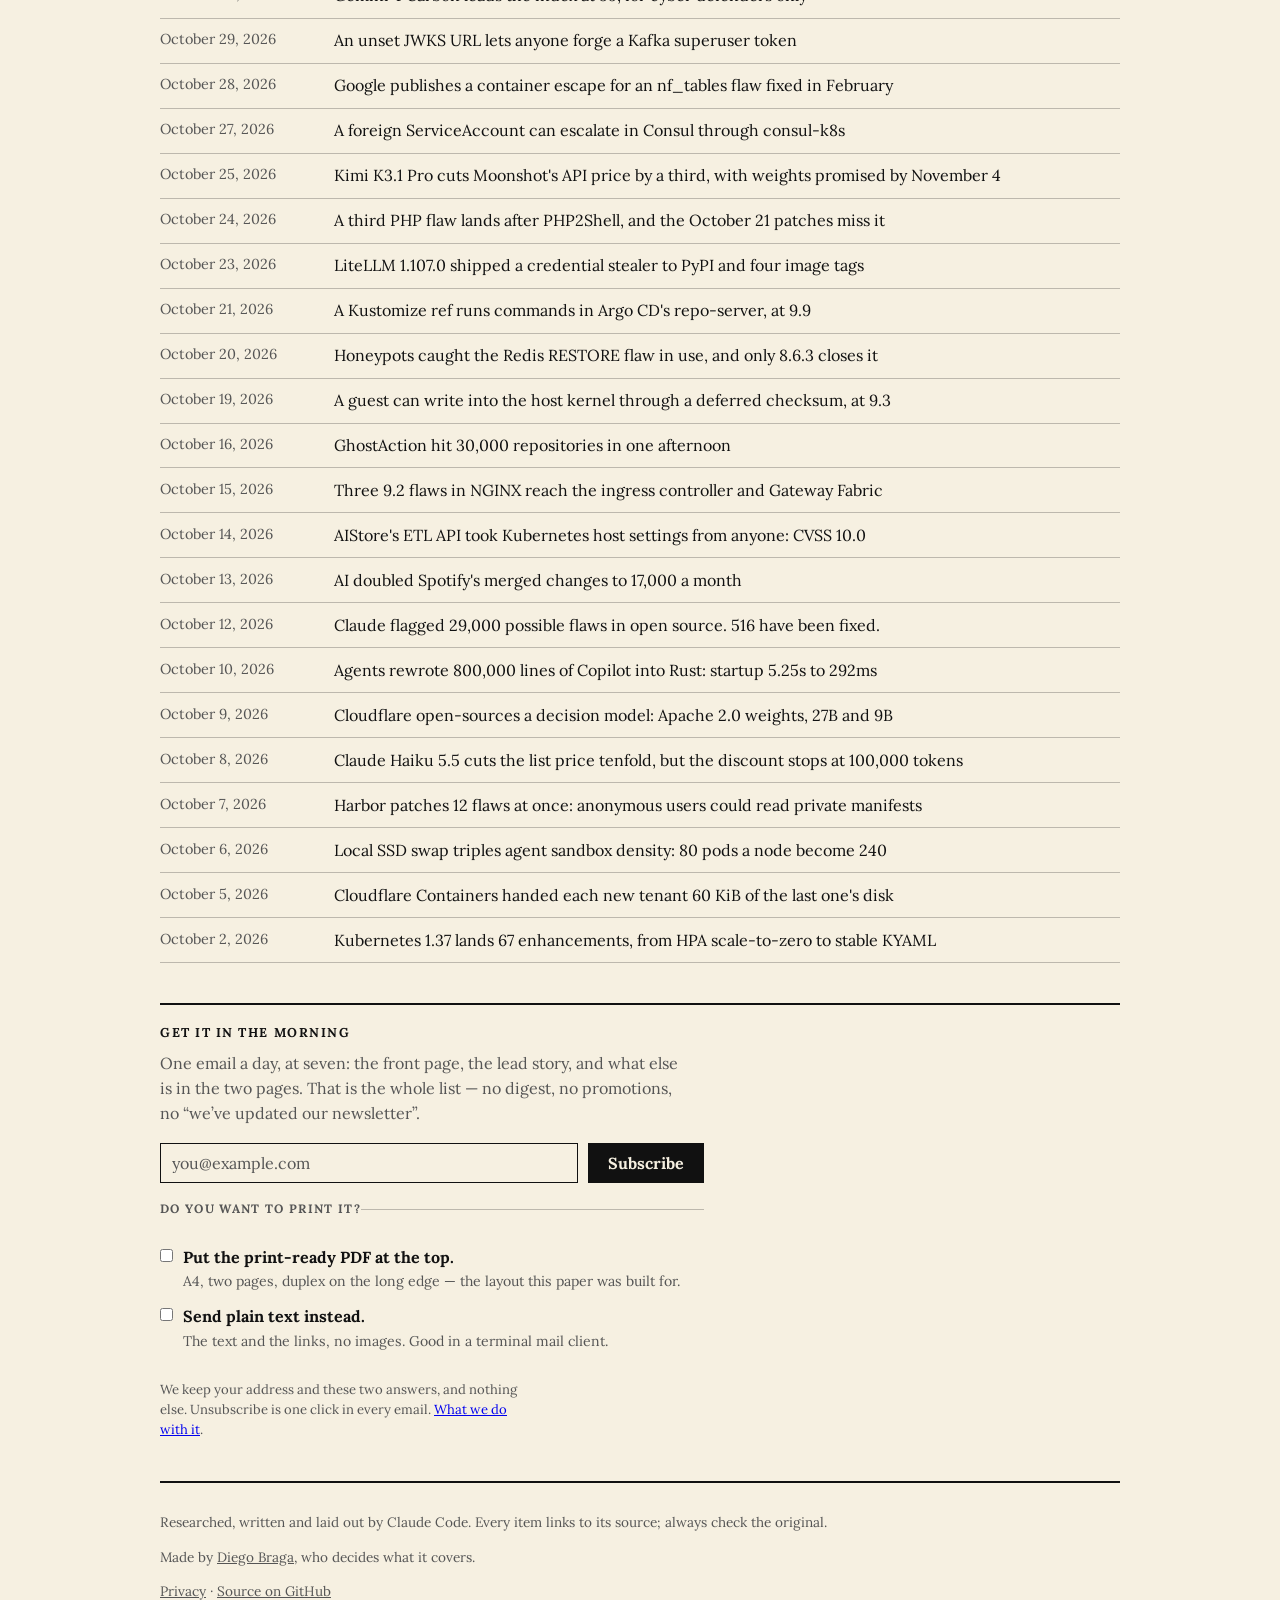
==== commit 97dd6f4e: "Edition of 2026-11-24" ====
--- a/docs/index.html
+++ b/docs/index.html
@@ -25,18 +25,19 @@
 </header>
 <main>
     <section class="latest">
-      <a class="cover" href="editions/2026-11-23/daily-reconcile-2026-11-23.pdf"><img src="editions/2026-11-23/page-1.png" alt="Front page of the edition of November 23, 2026" loading="lazy"></a>
+      <a class="cover" href="editions/2026-11-24/daily-reconcile-2026-11-24.pdf"><img src="editions/2026-11-24/page-1.png" alt="Front page of the edition of November 24, 2026" loading="lazy"></a>
       <div class="lead">
-        <p class="kicker">Latest edition &middot; November 23, 2026</p>
-        <h2>NGINX2Root hits Ingress controllers, and retired ingress-nginx gets no fix</h2>
-        <p class="deck">NGINX 1.30.7 and 1.31.9 fix five memory-safety bugs disclosed on November 18. F5&#x27;s own controllers are updated; the community controller, retired in March, is not.</p>
-        <p class="also">Also inside</p><ul><li>AWS Lambda now runs GPU inference, with up to 48 calls sharing one model copy</li><li>Two million canary prompts caught three hacked inference providers</li><li>Claude Code&#x27;s &quot;don&#x27;t ask again&quot; rules put 31,088 secrets on public GitHub</li><li>Karpenter 1.15.3 ignores empty EC2NodeClass selectors</li></ul>
-        <p><a class="btn" href="editions/2026-11-23/daily-reconcile-2026-11-23.pdf">Read the PDF &middot; 2 pages</a></p>
+        <p class="kicker">Latest edition &middot; November 24, 2026</p>
+        <h2>Kubernetes 1.38 kubelets will reject the cgroupDriver setting</h2>
+        <p class="deck">The sneak peek for the December 16 release lists two breaking node changes and three features expected to go stable. Plans may change.</p>
+        <p class="also">Also inside</p><ul><li>vLLM test: NVMe matches a DRAM pool for agent caches within 1%</li><li>Together AI: a coding agent leaked the key to stored prompts</li><li>GLM-5.4 runs 28 layers twice, with no price or weights yet</li><li>Shirudo shields exploits before the patch</li></ul>
+        <p><a class="btn" href="editions/2026-11-24/daily-reconcile-2026-11-24.pdf">Read the PDF &middot; 2 pages</a></p>
       </div>
     </section>
     <section class="archive">
       <h3>Archive</h3>
       <ul>
+      <li><a href="editions/2026-11-23/daily-reconcile-2026-11-23.pdf"><span class="d">November 23, 2026</span><span class="h">NGINX2Root hits Ingress controllers, and retired ingress-nginx gets no fix</span></a></li>
       <li><a href="editions/2026-11-22/daily-reconcile-2026-11-22.pdf"><span class="d">November 22, 2026</span><span class="h">Inkling 2 Mini: an open 26B looped model with 1M context, under Apache 2.0</span></a></li>
       <li><a href="editions/2026-11-21/daily-reconcile-2026-11-21.pdf"><span class="d">November 21, 2026</span><span class="h">Google&#x27;s Gemini 4 Neon: $3 in, $15 out, close to Opus 5.5 on coding</span></a></li>
       <li><a href="editions/2026-11-18/daily-reconcile-2026-11-18.pdf"><span class="d">November 18, 2026</span><span class="h">Java4Shell: an OpenJDK Base64 bug enables pre-auth RCE</span></a></li>
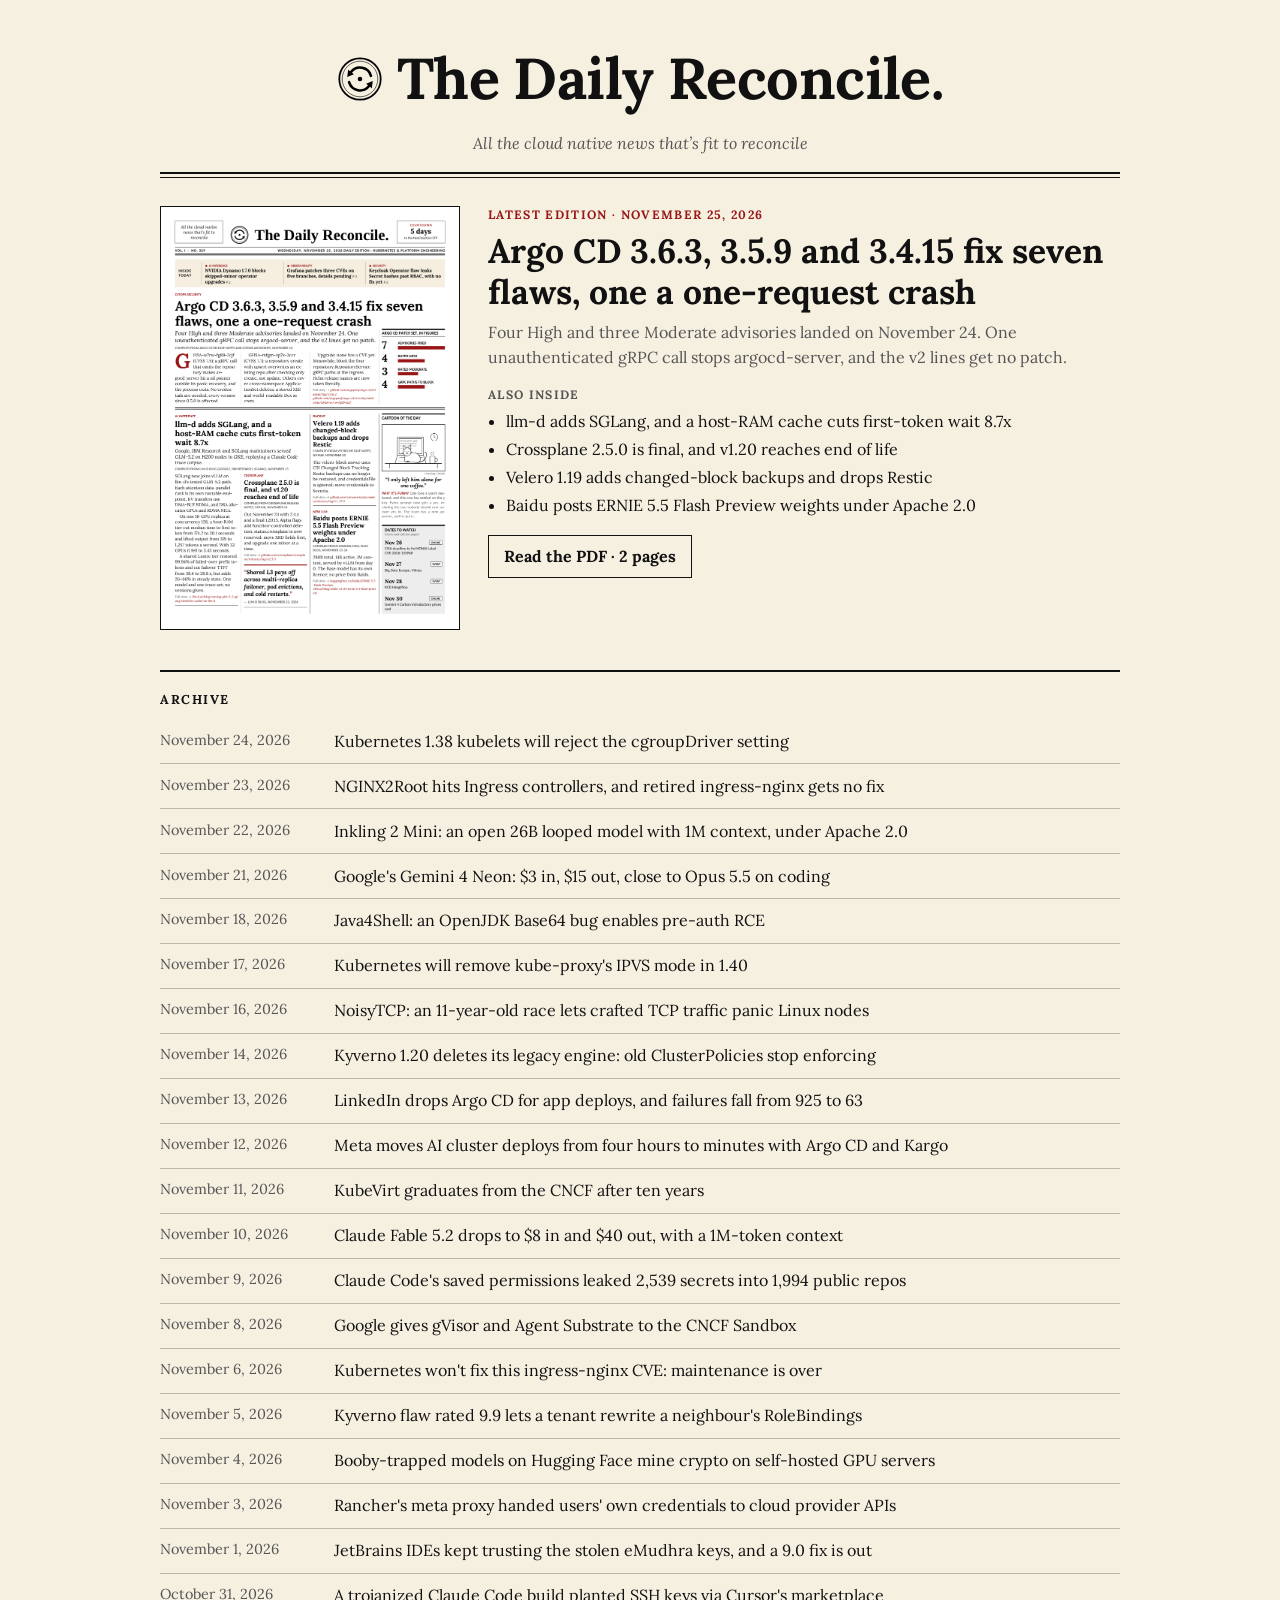
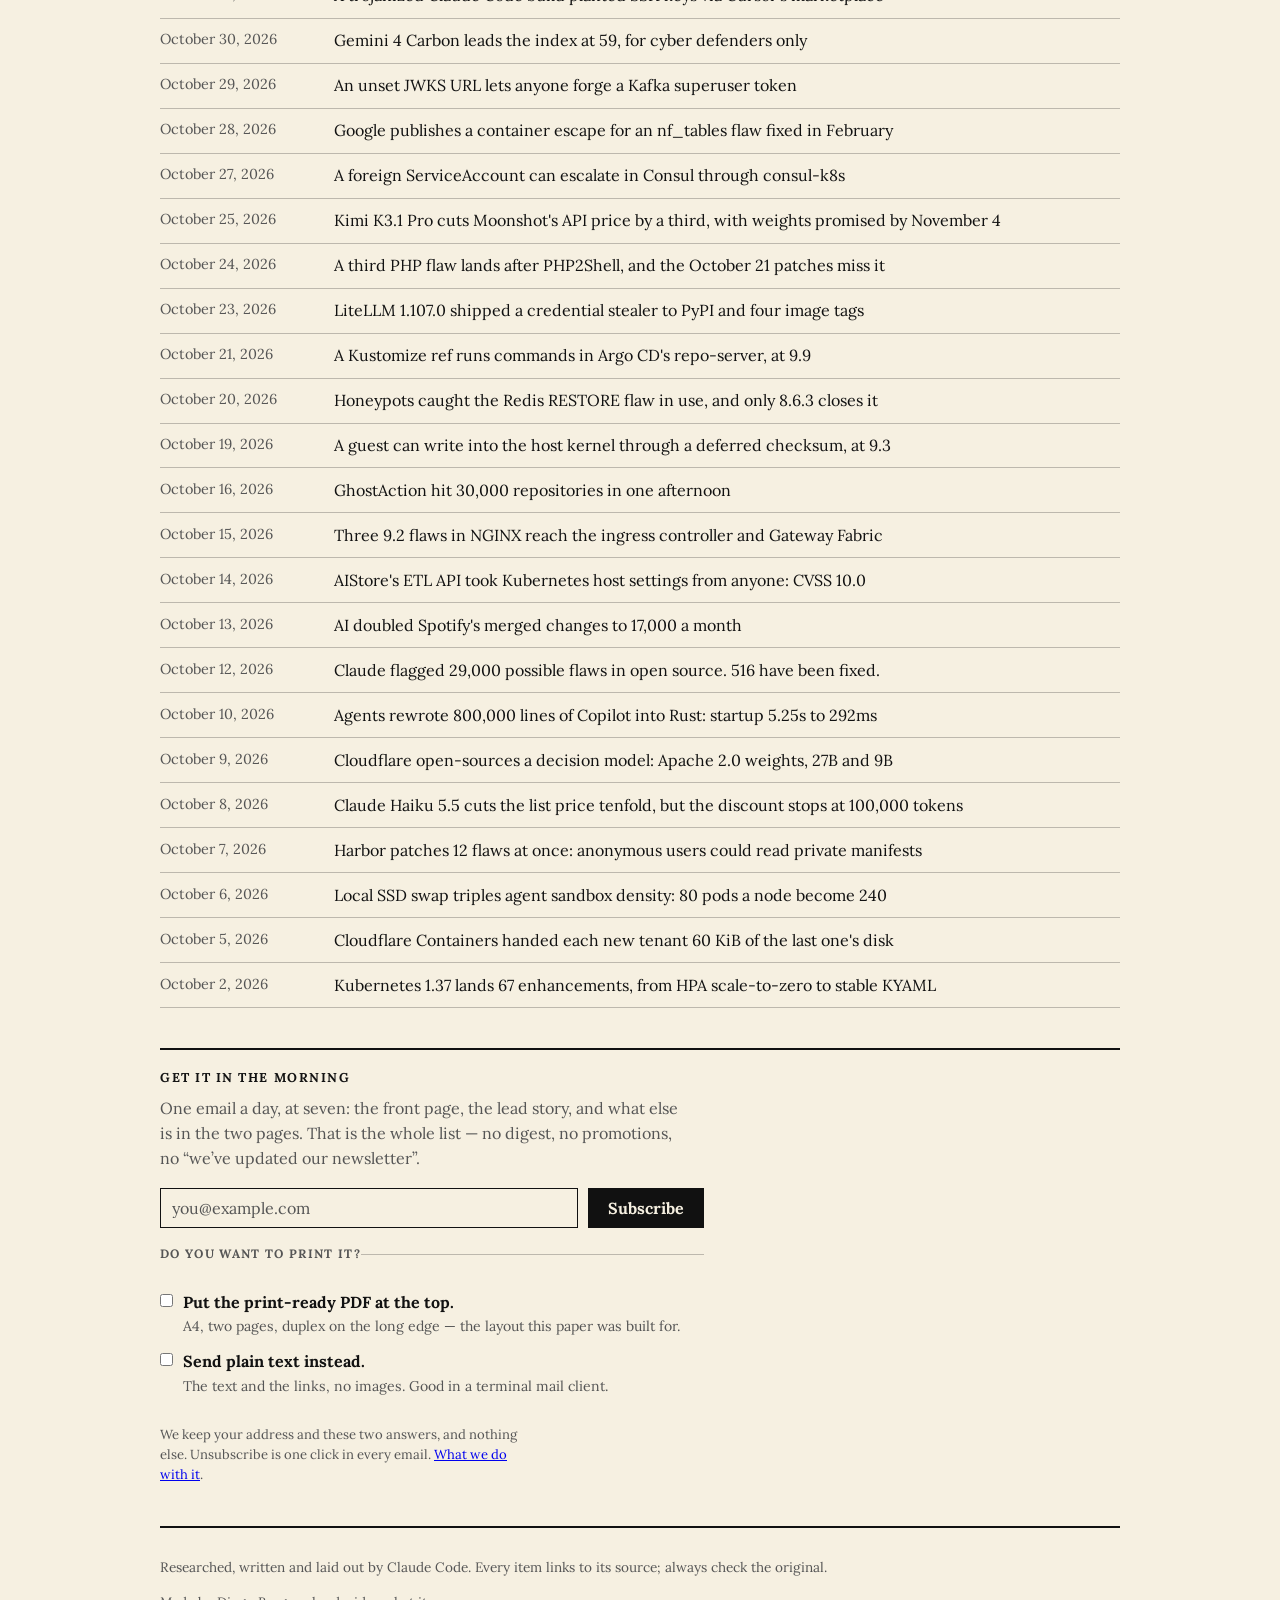
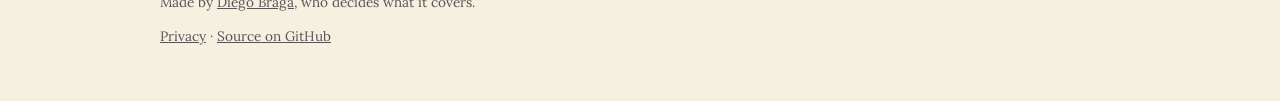
==== commit 4b8ebdd8: "Edition of 2026-11-25" ====
--- a/docs/index.html
+++ b/docs/index.html
@@ -25,18 +25,19 @@
 </header>
 <main>
     <section class="latest">
-      <a class="cover" href="editions/2026-11-24/daily-reconcile-2026-11-24.pdf"><img src="editions/2026-11-24/page-1.png" alt="Front page of the edition of November 24, 2026" loading="lazy"></a>
+      <a class="cover" href="editions/2026-11-25/daily-reconcile-2026-11-25.pdf"><img src="editions/2026-11-25/page-1.png" alt="Front page of the edition of November 25, 2026" loading="lazy"></a>
       <div class="lead">
-        <p class="kicker">Latest edition &middot; November 24, 2026</p>
-        <h2>Kubernetes 1.38 kubelets will reject the cgroupDriver setting</h2>
-        <p class="deck">The sneak peek for the December 16 release lists two breaking node changes and three features expected to go stable. Plans may change.</p>
-        <p class="also">Also inside</p><ul><li>vLLM test: NVMe matches a DRAM pool for agent caches within 1%</li><li>Together AI: a coding agent leaked the key to stored prompts</li><li>GLM-5.4 runs 28 layers twice, with no price or weights yet</li><li>Shirudo shields exploits before the patch</li></ul>
-        <p><a class="btn" href="editions/2026-11-24/daily-reconcile-2026-11-24.pdf">Read the PDF &middot; 2 pages</a></p>
+        <p class="kicker">Latest edition &middot; November 25, 2026</p>
+        <h2>Argo CD 3.6.3, 3.5.9 and 3.4.15 fix seven flaws, one a one-request crash</h2>
+        <p class="deck">Four High and three Moderate advisories landed on November 24. One unauthenticated gRPC call stops argocd-server, and the v2 lines get no patch.</p>
+        <p class="also">Also inside</p><ul><li>llm-d adds SGLang, and a host-RAM cache cuts first-token wait 8.7x</li><li>Crossplane 2.5.0 is final, and v1.20 reaches end of life</li><li>Velero 1.19 adds changed-block backups and drops Restic</li><li>Baidu posts ERNIE 5.5 Flash Preview weights under Apache 2.0</li></ul>
+        <p><a class="btn" href="editions/2026-11-25/daily-reconcile-2026-11-25.pdf">Read the PDF &middot; 2 pages</a></p>
       </div>
     </section>
     <section class="archive">
       <h3>Archive</h3>
       <ul>
+      <li><a href="editions/2026-11-24/daily-reconcile-2026-11-24.pdf"><span class="d">November 24, 2026</span><span class="h">Kubernetes 1.38 kubelets will reject the cgroupDriver setting</span></a></li>
       <li><a href="editions/2026-11-23/daily-reconcile-2026-11-23.pdf"><span class="d">November 23, 2026</span><span class="h">NGINX2Root hits Ingress controllers, and retired ingress-nginx gets no fix</span></a></li>
       <li><a href="editions/2026-11-22/daily-reconcile-2026-11-22.pdf"><span class="d">November 22, 2026</span><span class="h">Inkling 2 Mini: an open 26B looped model with 1M context, under Apache 2.0</span></a></li>
       <li><a href="editions/2026-11-21/daily-reconcile-2026-11-21.pdf"><span class="d">November 21, 2026</span><span class="h">Google&#x27;s Gemini 4 Neon: $3 in, $15 out, close to Opus 5.5 on coding</span></a></li>
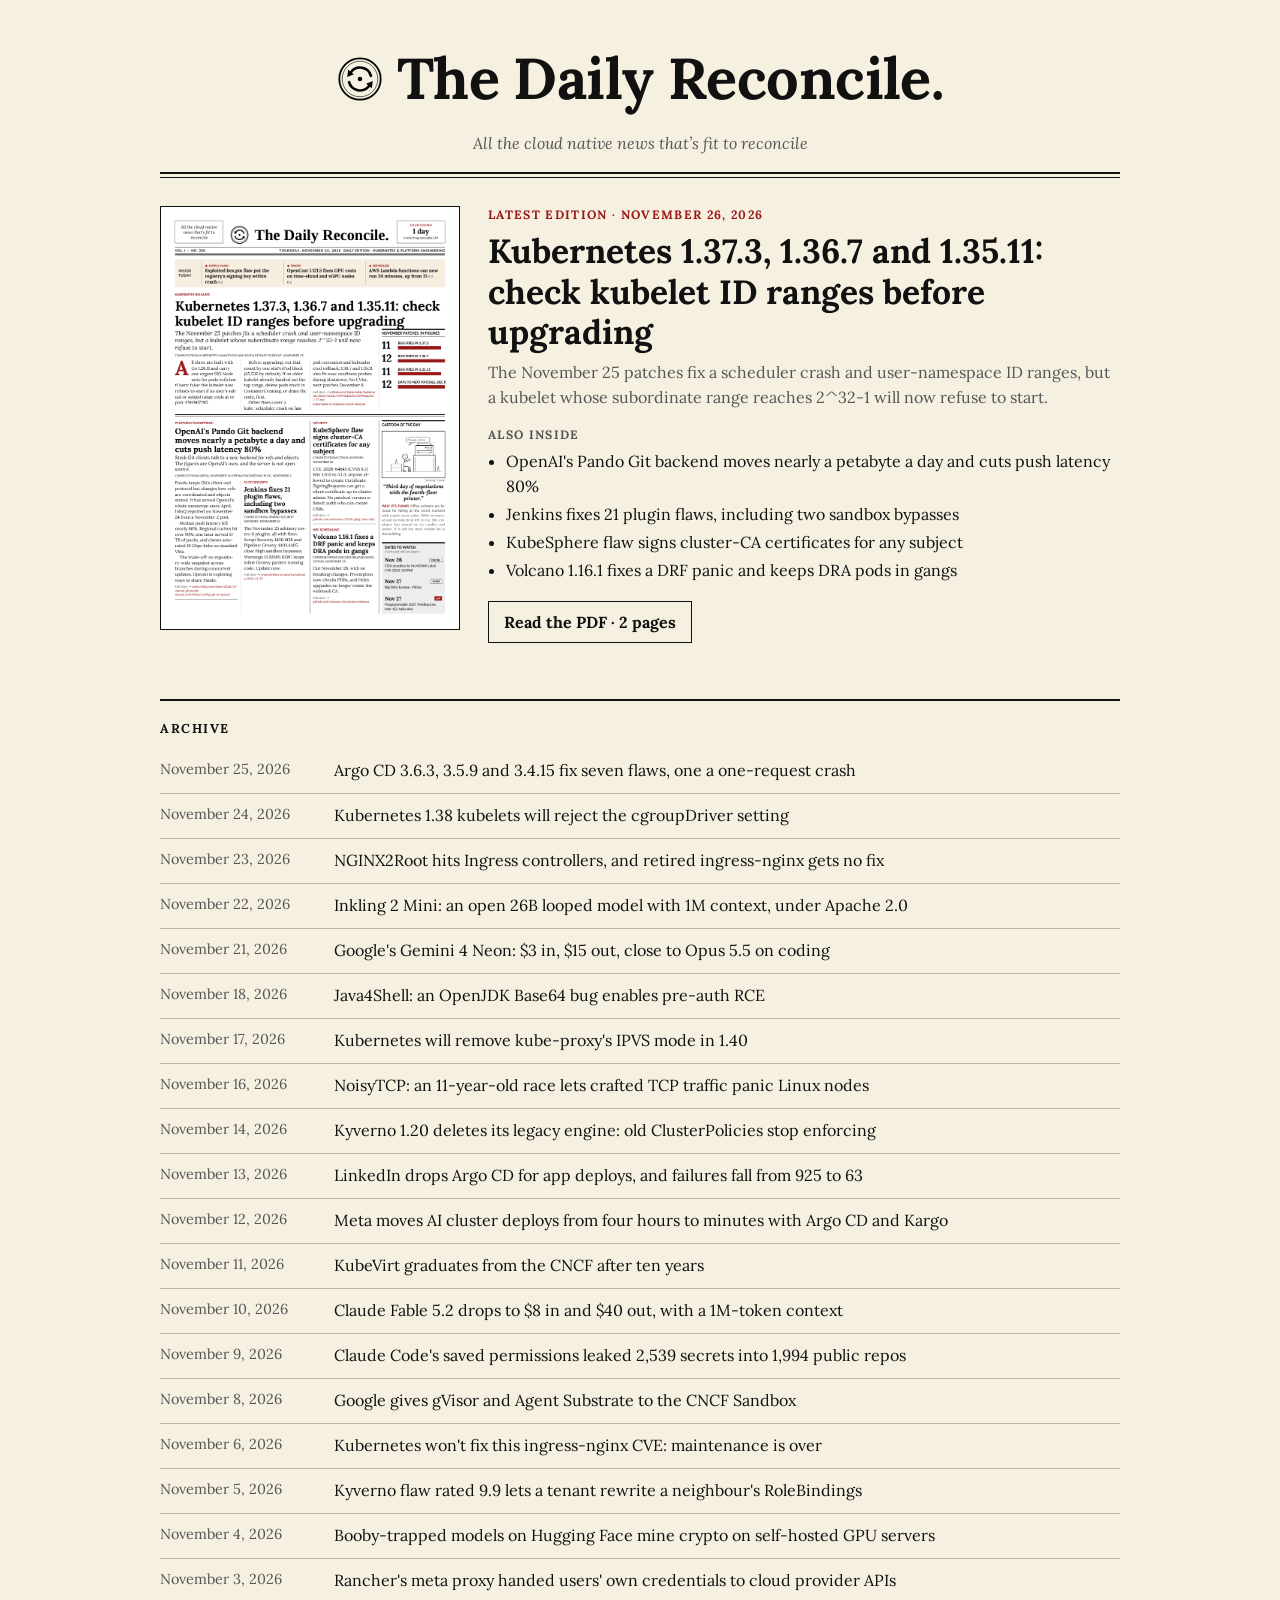
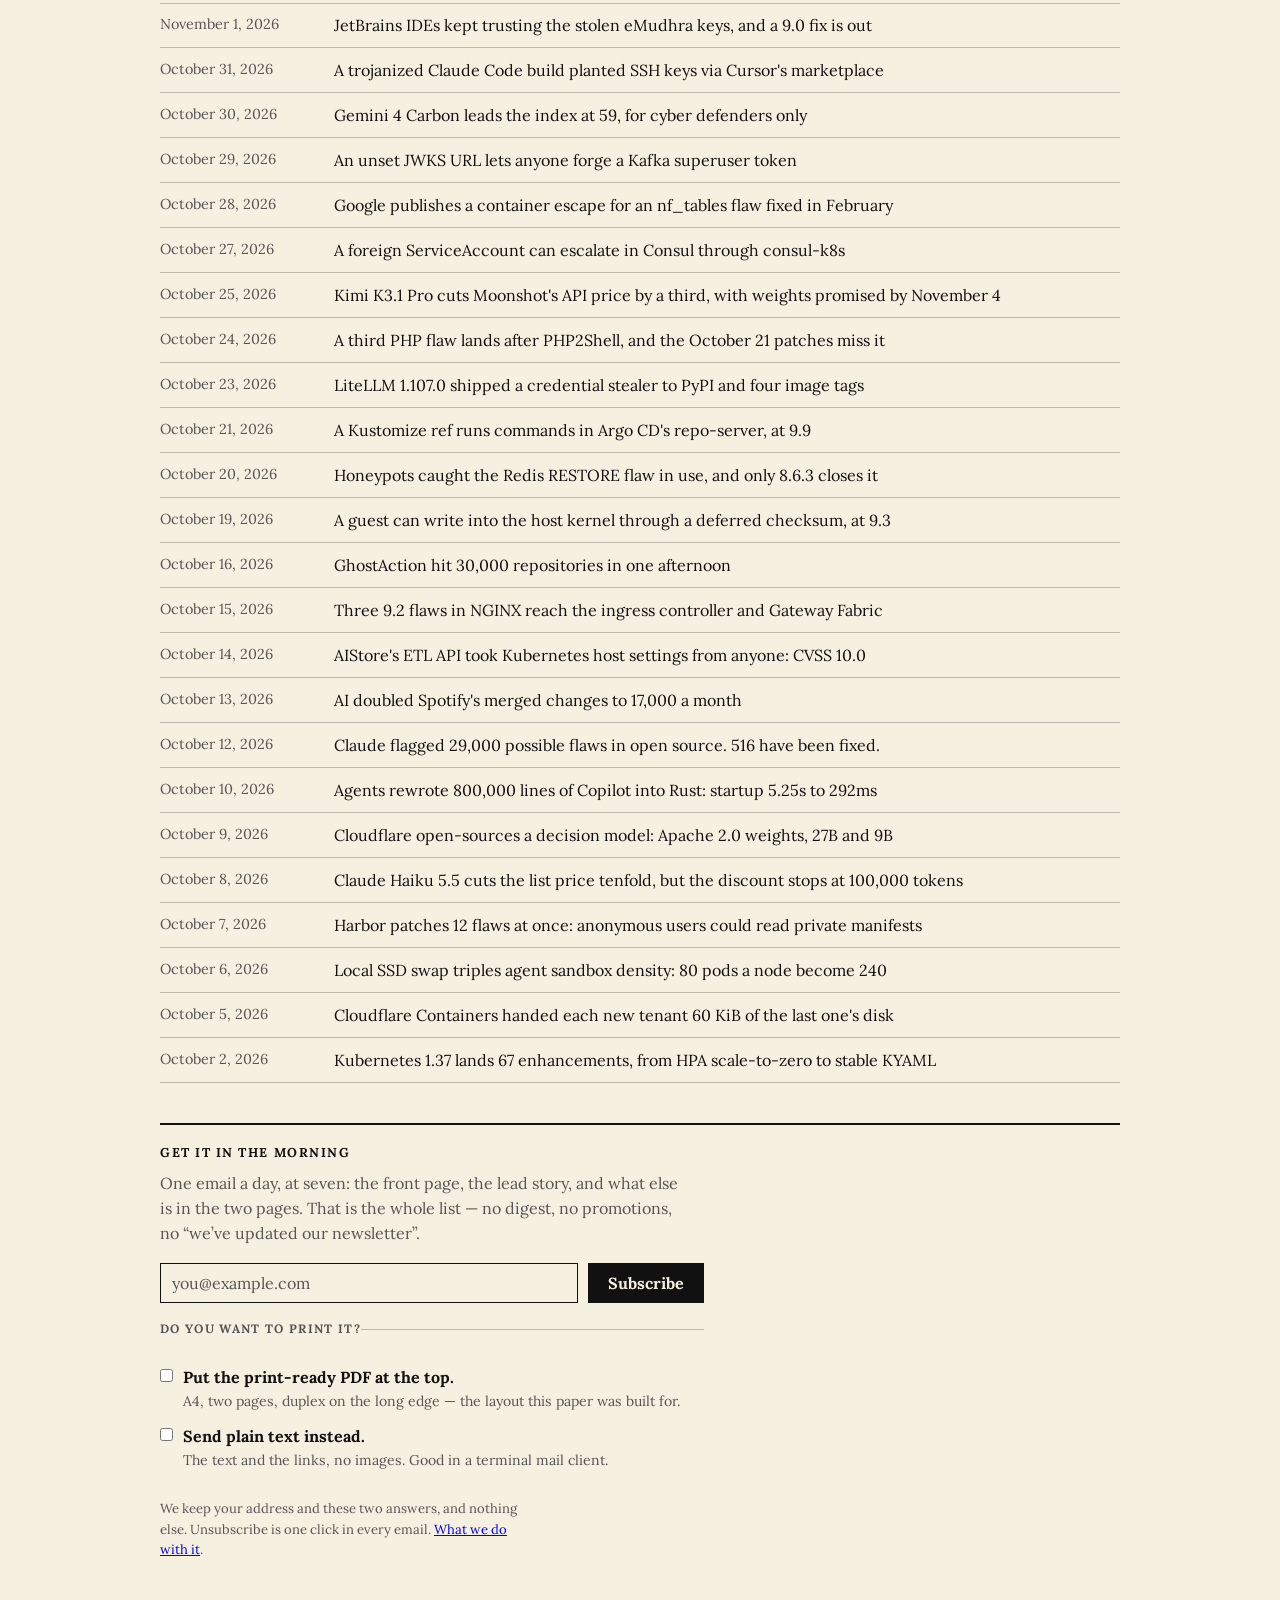
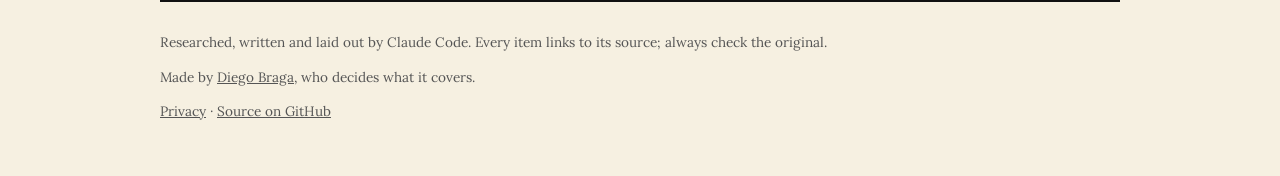
==== commit a1ef2bf6: "Edition of 2026-11-26" ====
--- a/docs/index.html
+++ b/docs/index.html
@@ -25,18 +25,19 @@
 </header>
 <main>
     <section class="latest">
-      <a class="cover" href="editions/2026-11-25/daily-reconcile-2026-11-25.pdf"><img src="editions/2026-11-25/page-1.png" alt="Front page of the edition of November 25, 2026" loading="lazy"></a>
+      <a class="cover" href="editions/2026-11-26/daily-reconcile-2026-11-26.pdf"><img src="editions/2026-11-26/page-1.png" alt="Front page of the edition of November 26, 2026" loading="lazy"></a>
       <div class="lead">
-        <p class="kicker">Latest edition &middot; November 25, 2026</p>
-        <h2>Argo CD 3.6.3, 3.5.9 and 3.4.15 fix seven flaws, one a one-request crash</h2>
-        <p class="deck">Four High and three Moderate advisories landed on November 24. One unauthenticated gRPC call stops argocd-server, and the v2 lines get no patch.</p>
-        <p class="also">Also inside</p><ul><li>llm-d adds SGLang, and a host-RAM cache cuts first-token wait 8.7x</li><li>Crossplane 2.5.0 is final, and v1.20 reaches end of life</li><li>Velero 1.19 adds changed-block backups and drops Restic</li><li>Baidu posts ERNIE 5.5 Flash Preview weights under Apache 2.0</li></ul>
-        <p><a class="btn" href="editions/2026-11-25/daily-reconcile-2026-11-25.pdf">Read the PDF &middot; 2 pages</a></p>
+        <p class="kicker">Latest edition &middot; November 26, 2026</p>
+        <h2>Kubernetes 1.37.3, 1.36.7 and 1.35.11: check kubelet ID ranges before upgrading</h2>
+        <p class="deck">The November 25 patches fix a scheduler crash and user-namespace ID ranges, but a kubelet whose subordinate range reaches 2^32-1 will now refuse to start.</p>
+        <p class="also">Also inside</p><ul><li>OpenAI&#x27;s Pando Git backend moves nearly a petabyte a day and cuts push latency 80%</li><li>Jenkins fixes 21 plugin flaws, including two sandbox bypasses</li><li>KubeSphere flaw signs cluster-CA certificates for any subject</li><li>Volcano 1.16.1 fixes a DRF panic and keeps DRA pods in gangs</li></ul>
+        <p><a class="btn" href="editions/2026-11-26/daily-reconcile-2026-11-26.pdf">Read the PDF &middot; 2 pages</a></p>
       </div>
     </section>
     <section class="archive">
       <h3>Archive</h3>
       <ul>
+      <li><a href="editions/2026-11-25/daily-reconcile-2026-11-25.pdf"><span class="d">November 25, 2026</span><span class="h">Argo CD 3.6.3, 3.5.9 and 3.4.15 fix seven flaws, one a one-request crash</span></a></li>
       <li><a href="editions/2026-11-24/daily-reconcile-2026-11-24.pdf"><span class="d">November 24, 2026</span><span class="h">Kubernetes 1.38 kubelets will reject the cgroupDriver setting</span></a></li>
       <li><a href="editions/2026-11-23/daily-reconcile-2026-11-23.pdf"><span class="d">November 23, 2026</span><span class="h">NGINX2Root hits Ingress controllers, and retired ingress-nginx gets no fix</span></a></li>
       <li><a href="editions/2026-11-22/daily-reconcile-2026-11-22.pdf"><span class="d">November 22, 2026</span><span class="h">Inkling 2 Mini: an open 26B looped model with 1M context, under Apache 2.0</span></a></li>
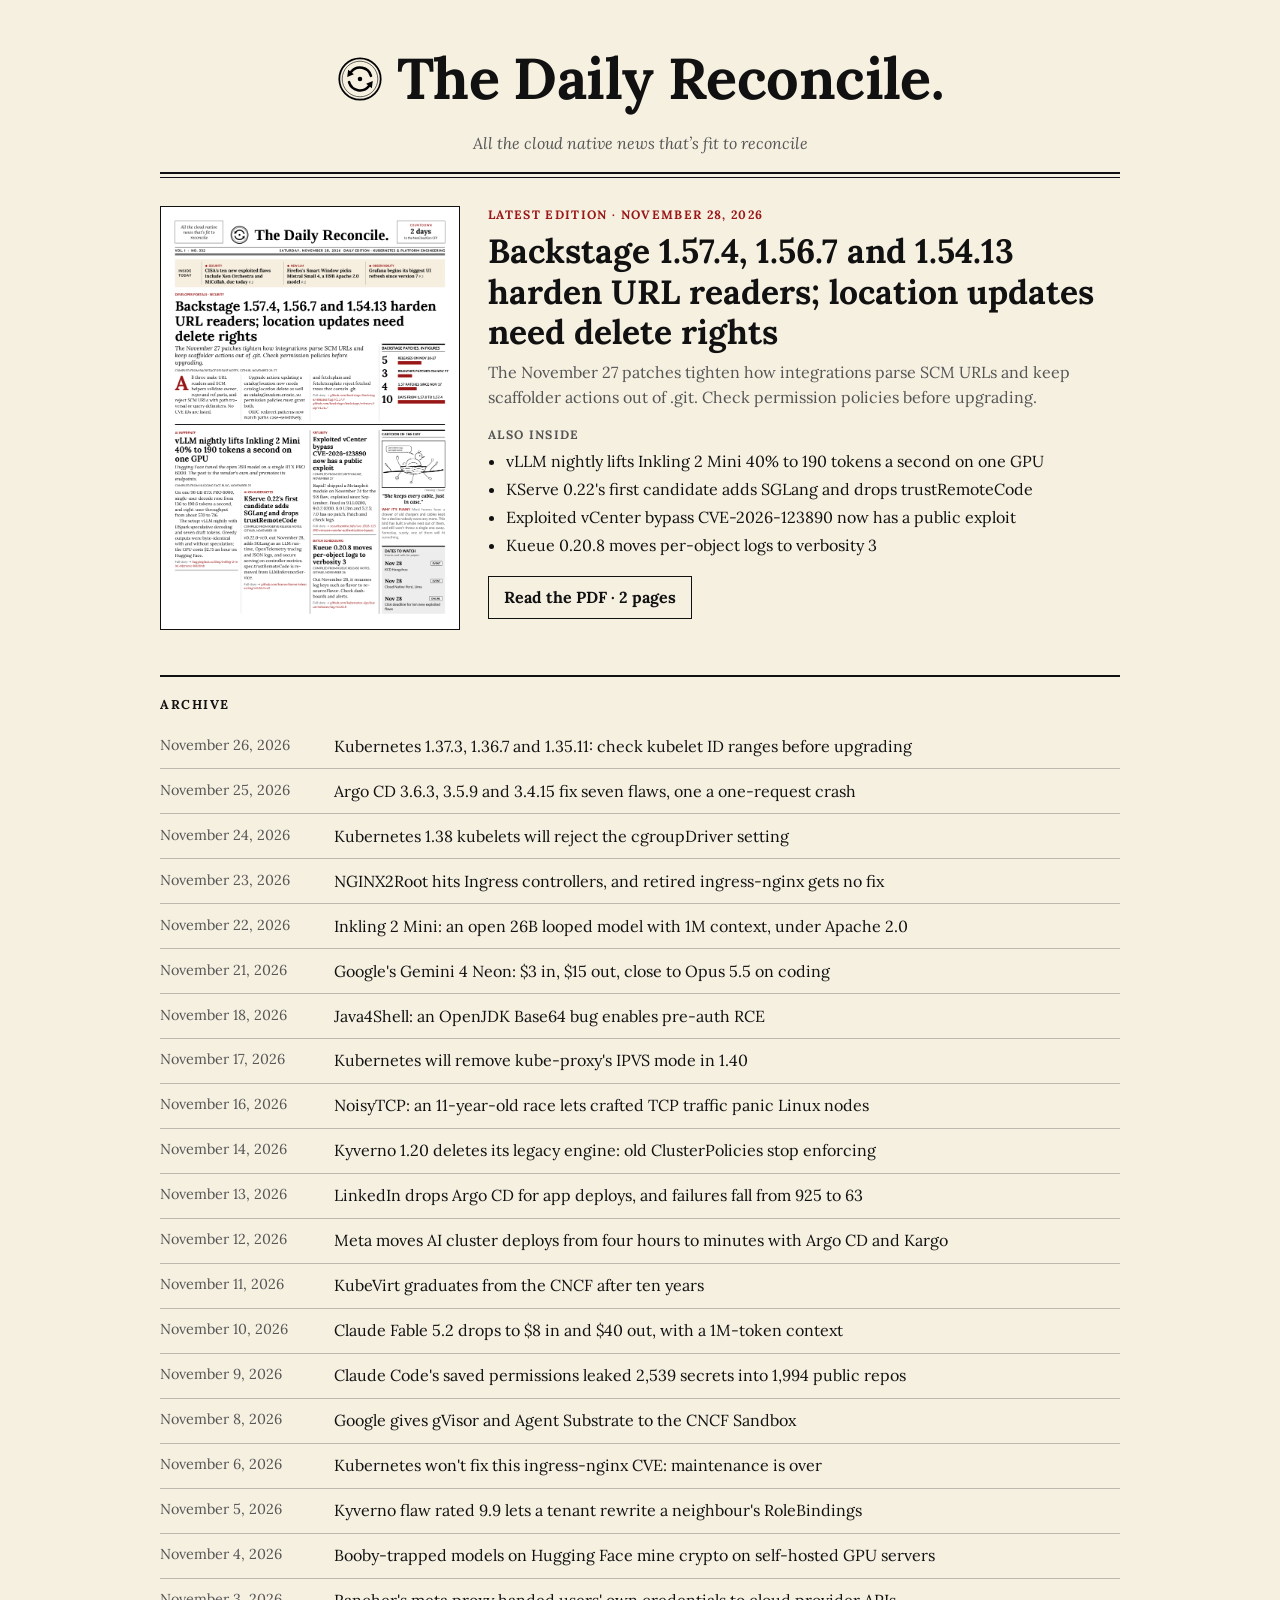
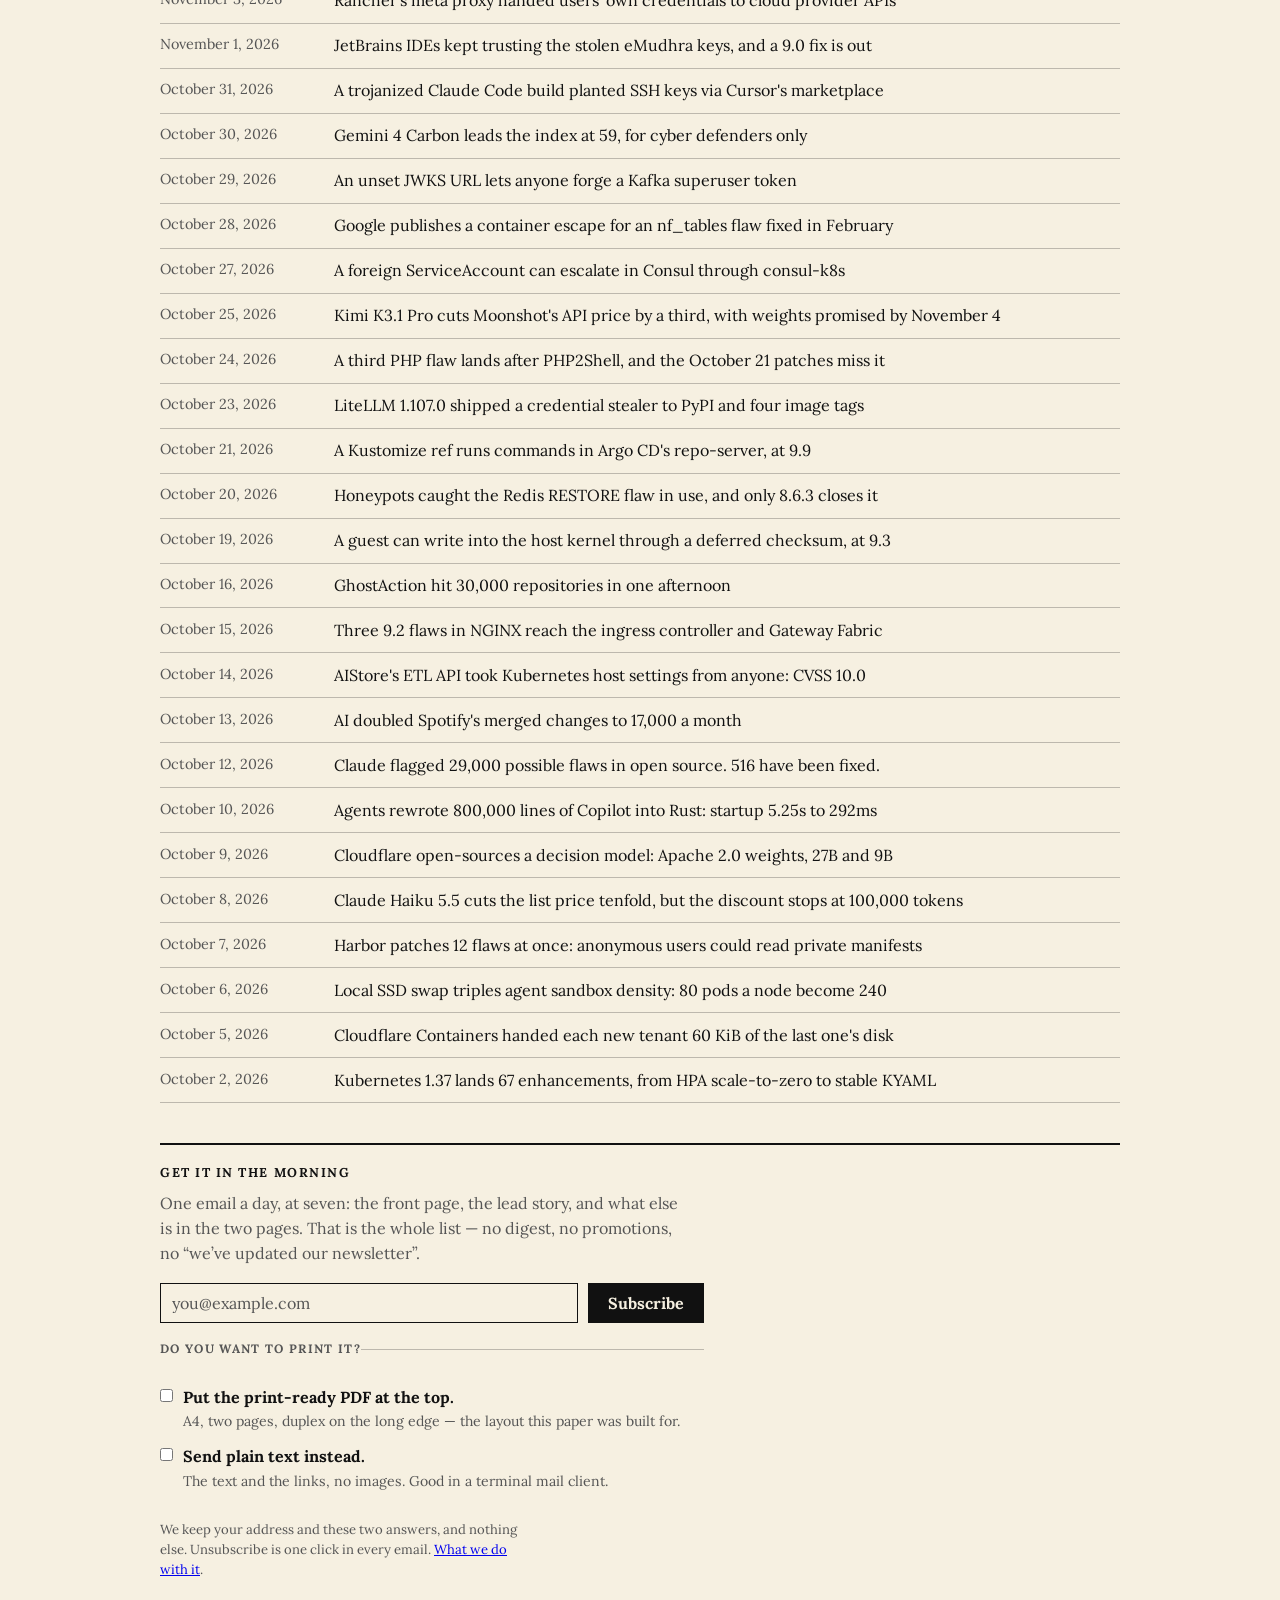
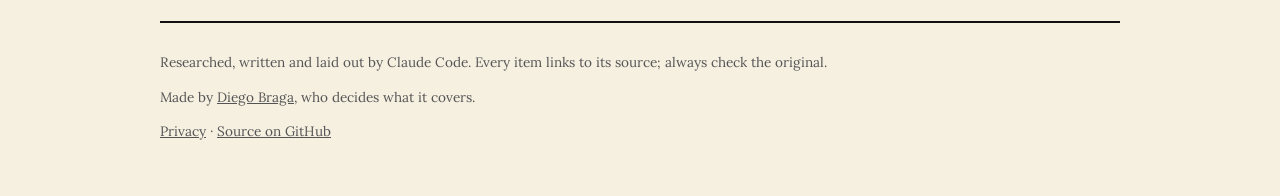
==== commit 2778606c: "Edition of 2026-11-28" ====
--- a/docs/index.html
+++ b/docs/index.html
@@ -25,18 +25,19 @@
 </header>
 <main>
     <section class="latest">
-      <a class="cover" href="editions/2026-11-26/daily-reconcile-2026-11-26.pdf"><img src="editions/2026-11-26/page-1.png" alt="Front page of the edition of November 26, 2026" loading="lazy"></a>
+      <a class="cover" href="editions/2026-11-28/daily-reconcile-2026-11-28.pdf"><img src="editions/2026-11-28/page-1.png" alt="Front page of the edition of November 28, 2026" loading="lazy"></a>
       <div class="lead">
-        <p class="kicker">Latest edition &middot; November 26, 2026</p>
-        <h2>Kubernetes 1.37.3, 1.36.7 and 1.35.11: check kubelet ID ranges before upgrading</h2>
-        <p class="deck">The November 25 patches fix a scheduler crash and user-namespace ID ranges, but a kubelet whose subordinate range reaches 2^32-1 will now refuse to start.</p>
-        <p class="also">Also inside</p><ul><li>OpenAI&#x27;s Pando Git backend moves nearly a petabyte a day and cuts push latency 80%</li><li>Jenkins fixes 21 plugin flaws, including two sandbox bypasses</li><li>KubeSphere flaw signs cluster-CA certificates for any subject</li><li>Volcano 1.16.1 fixes a DRF panic and keeps DRA pods in gangs</li></ul>
-        <p><a class="btn" href="editions/2026-11-26/daily-reconcile-2026-11-26.pdf">Read the PDF &middot; 2 pages</a></p>
+        <p class="kicker">Latest edition &middot; November 28, 2026</p>
+        <h2>Backstage 1.57.4, 1.56.7 and 1.54.13 harden URL readers; location updates need delete rights</h2>
+        <p class="deck">The November 27 patches tighten how integrations parse SCM URLs and keep scaffolder actions out of .git. Check permission policies before upgrading.</p>
+        <p class="also">Also inside</p><ul><li>vLLM nightly lifts Inkling 2 Mini 40% to 190 tokens a second on one GPU</li><li>KServe 0.22&#x27;s first candidate adds SGLang and drops trustRemoteCode</li><li>Exploited vCenter bypass CVE-2026-123890 now has a public exploit</li><li>Kueue 0.20.8 moves per-object logs to verbosity 3</li></ul>
+        <p><a class="btn" href="editions/2026-11-28/daily-reconcile-2026-11-28.pdf">Read the PDF &middot; 2 pages</a></p>
       </div>
     </section>
     <section class="archive">
       <h3>Archive</h3>
       <ul>
+      <li><a href="editions/2026-11-26/daily-reconcile-2026-11-26.pdf"><span class="d">November 26, 2026</span><span class="h">Kubernetes 1.37.3, 1.36.7 and 1.35.11: check kubelet ID ranges before upgrading</span></a></li>
       <li><a href="editions/2026-11-25/daily-reconcile-2026-11-25.pdf"><span class="d">November 25, 2026</span><span class="h">Argo CD 3.6.3, 3.5.9 and 3.4.15 fix seven flaws, one a one-request crash</span></a></li>
       <li><a href="editions/2026-11-24/daily-reconcile-2026-11-24.pdf"><span class="d">November 24, 2026</span><span class="h">Kubernetes 1.38 kubelets will reject the cgroupDriver setting</span></a></li>
       <li><a href="editions/2026-11-23/daily-reconcile-2026-11-23.pdf"><span class="d">November 23, 2026</span><span class="h">NGINX2Root hits Ingress controllers, and retired ingress-nginx gets no fix</span></a></li>
